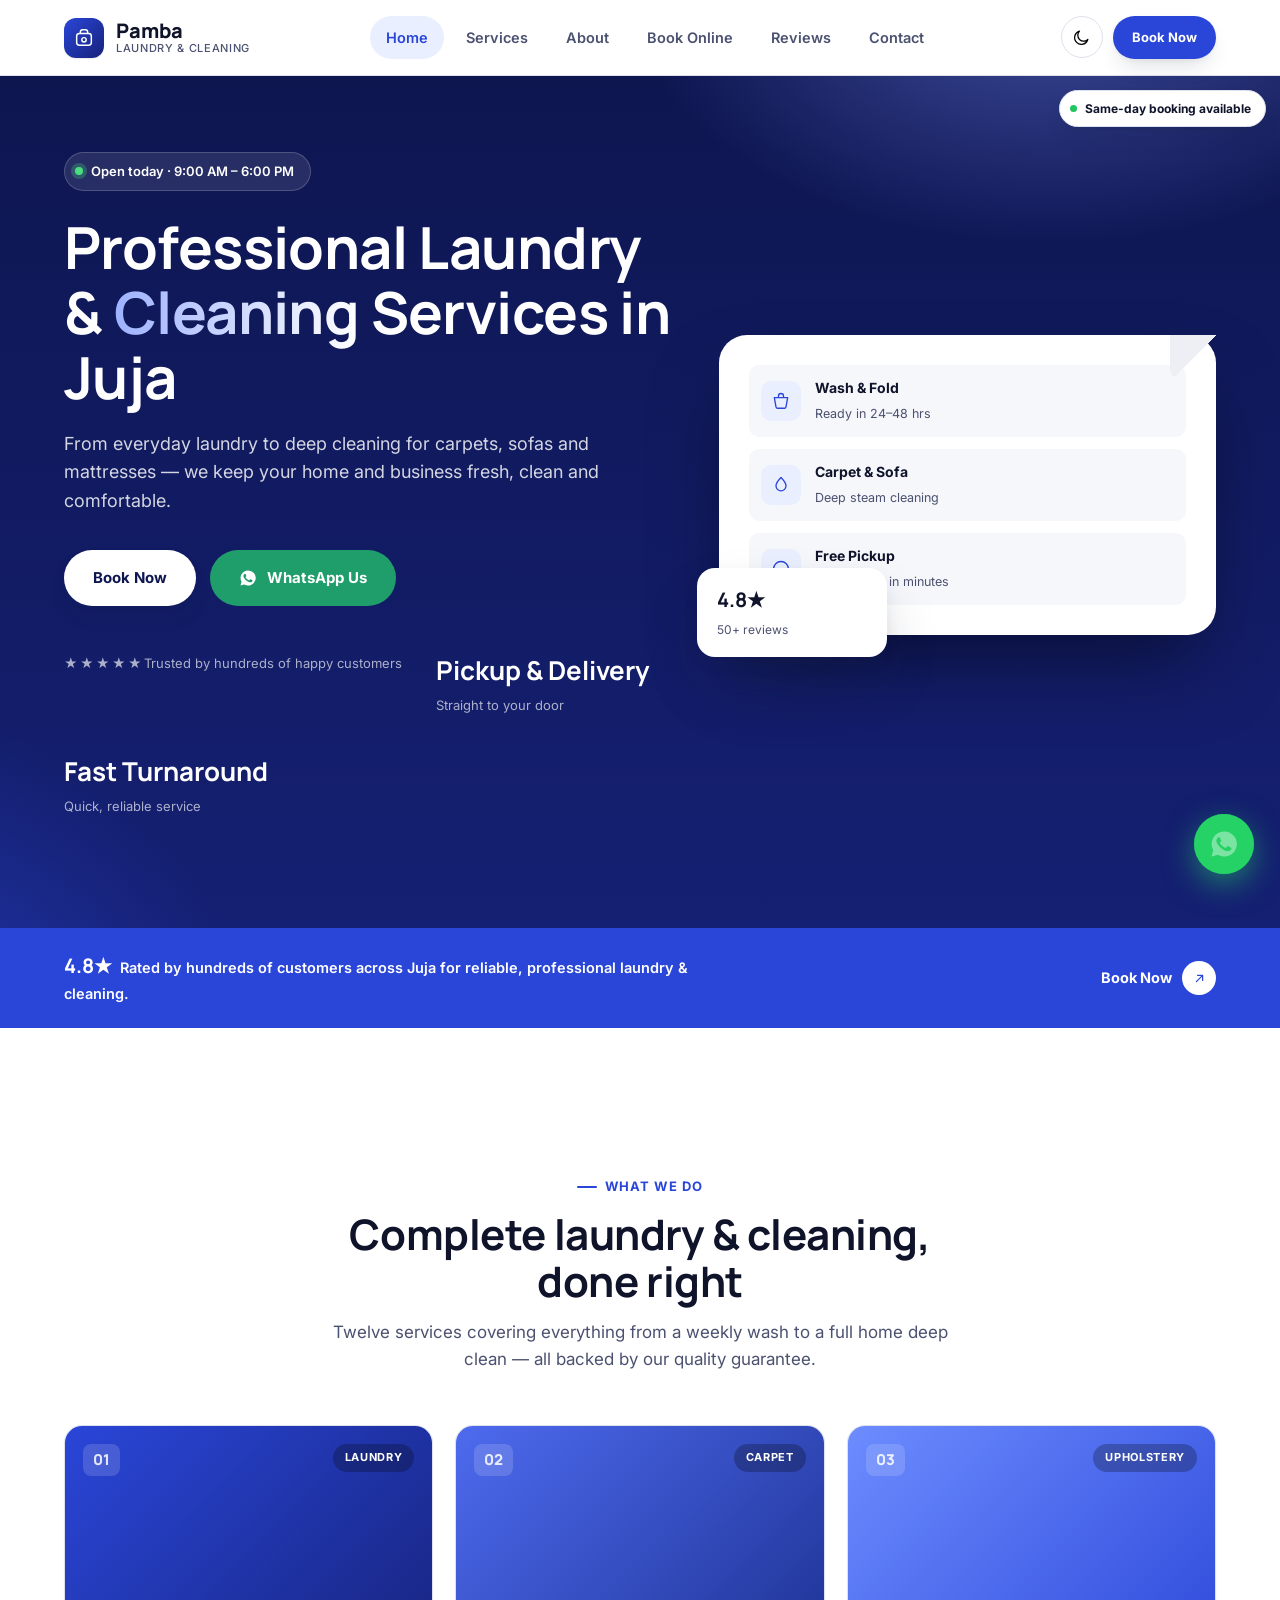
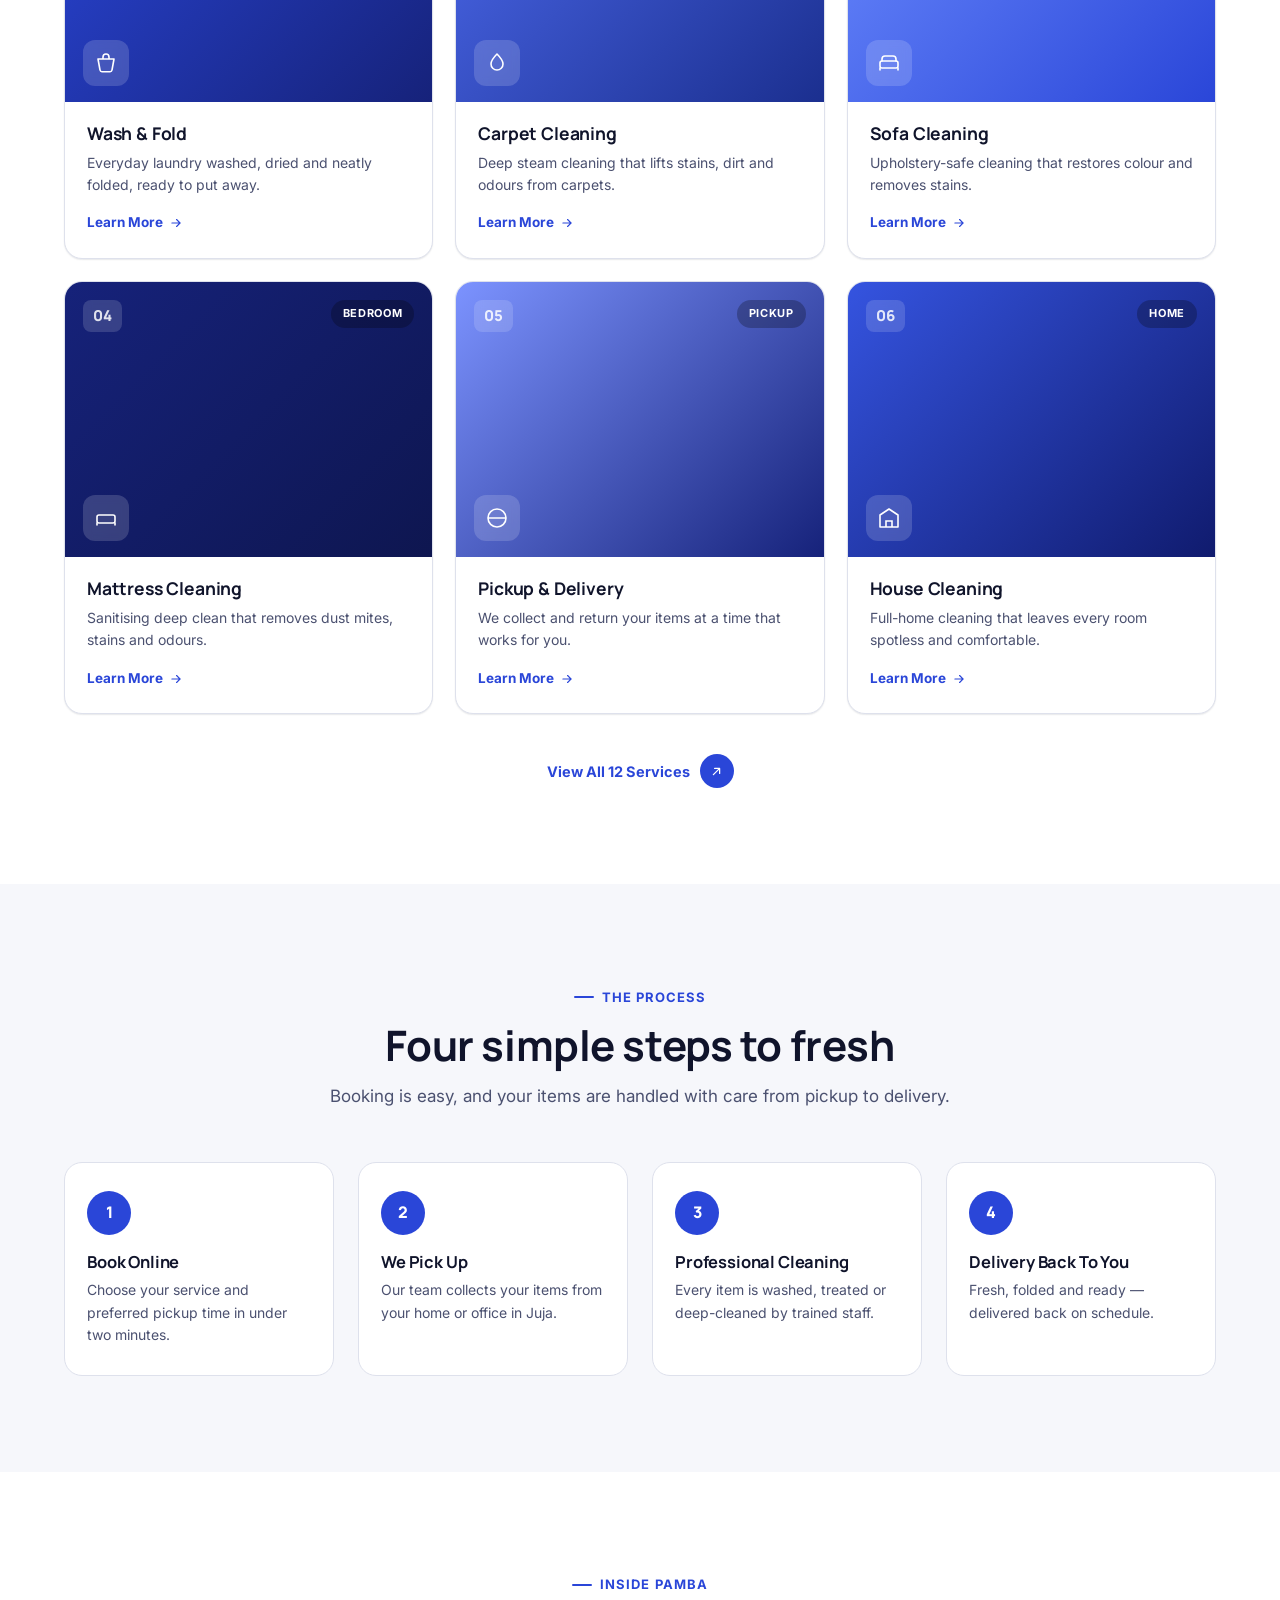
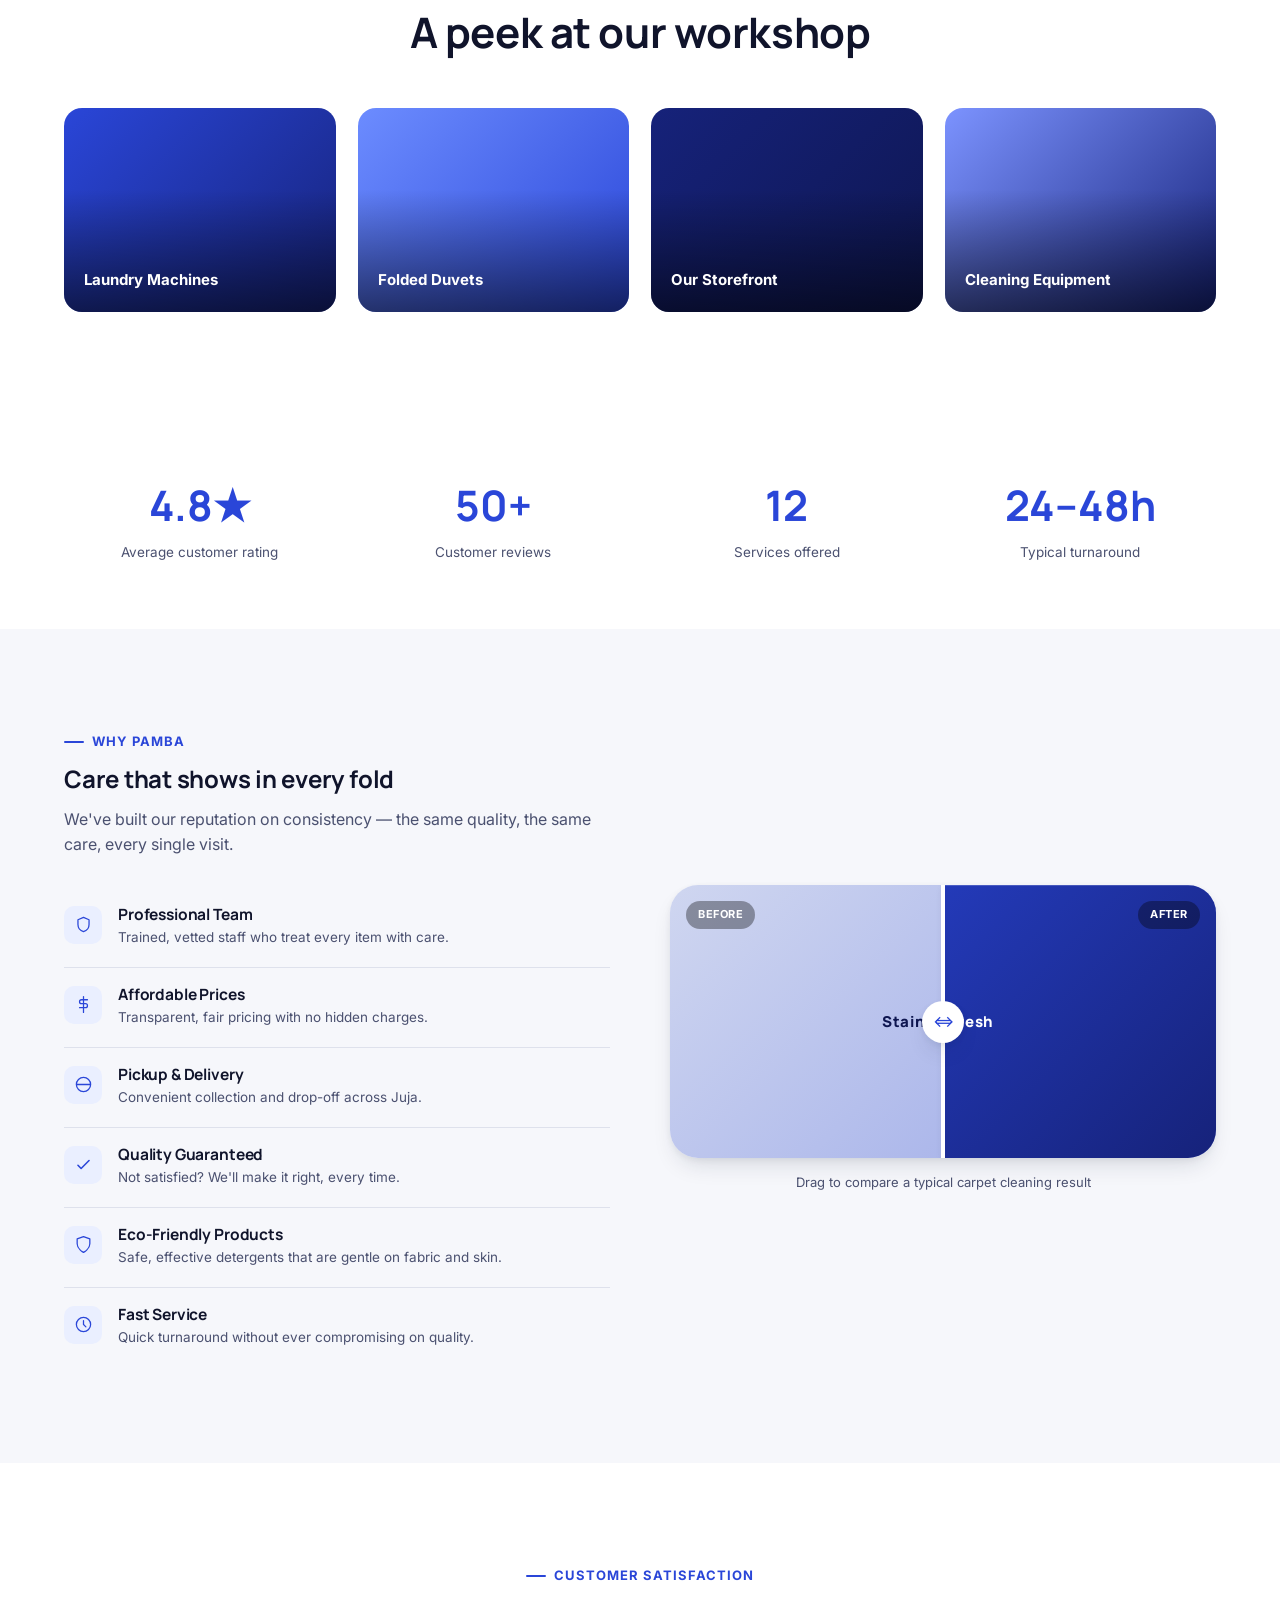
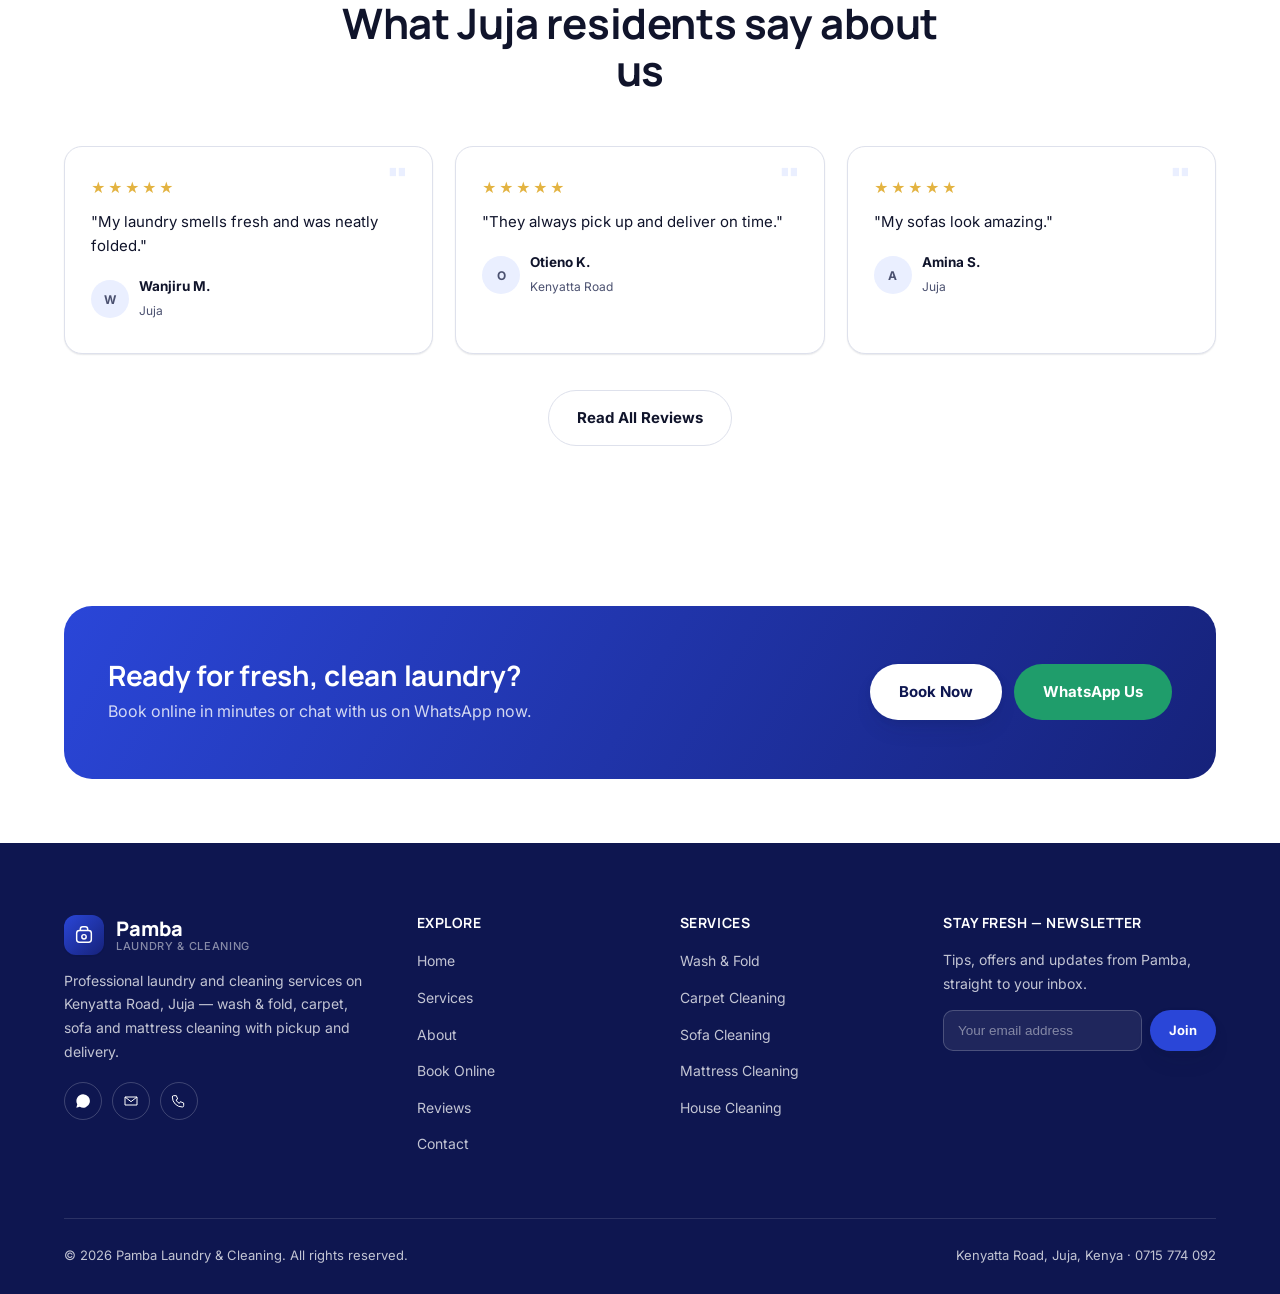
==== index.html @ 20856fca "Add files via upload" ====
<!DOCTYPE html>
<html lang="en">
<head>
<meta charset="UTF-8">
<meta name="viewport" content="width=device-width, initial-scale=1.0">
<title>Pamba Laundry & Cleaning | Laundry, Carpet & Cleaning Services in Juja</title>
<meta name="description" content="Professional laundry and cleaning services in Juja, Kenyatta Road. Wash & fold, dry cleaning, carpet, sofa & mattress cleaning with pickup and delivery. Book online today.">
<meta name="keywords" content="Laundry Services Juja, Laundry Kenyatta Road, Carpet Cleaning Juja, Mattress Cleaning Juja, Sofa Cleaning Juja, Laundry Pickup and Delivery Juja">
<link rel="canonical" href="https://pambalaundry.co.ke/">
<meta property="og:title" content="Pamba Laundry & Cleaning — Fresh. Clean. Delivered.">
<meta property="og:description" content="Professional laundry, carpet, sofa & mattress cleaning in Juja with pickup and delivery.">
<meta property="og:type" content="website">
<link rel="preconnect" href="https://fonts.googleapis.com">
<link rel="preconnect" href="https://fonts.gstatic.com" crossorigin>
<link href="https://fonts.googleapis.com/css2?family=Inter:wght@400;500;600;700&family=Manrope:wght@600;700;800&display=swap" rel="stylesheet">
<link rel="stylesheet" href="styles.css">
<script type="application/ld+json">
{
  "@context": "https://schema.org",
  "@type": "LocalBusiness",
  "name": "Pamba Laundry & Cleaning",
  "image": "",
  "description": "Professional laundry and cleaning company offering wash & fold, dry cleaning, carpet, sofa, mattress and curtain cleaning with pickup and delivery in Juja, Kenya.",
  "address": {
    "@type": "PostalAddress",
    "streetAddress": "Kenyatta Road",
    "addressLocality": "Juja",
    "addressCountry": "KE"
  },
  "telephone": "+254715774092",
  "email": "pambalaundry@gmail.com",
  "url": "https://pambalaundry.co.ke/",
  "priceRange": "KES",
  "openingHoursSpecification": [
    { "@type": "OpeningHoursSpecification", "dayOfWeek": ["Monday","Tuesday","Wednesday","Thursday","Friday","Saturday"], "opens": "09:00", "closes": "18:00" }
  ],
  "aggregateRating": { "@type": "AggregateRating", "ratingValue": "4.8", "reviewCount": "50" }
}
</script>
</head>
<body>

<div class="page-loader"><div class="loader-fold"><span></span></div></div>

<div class="emergency-badge"><span class="dot"></span> Same-day booking available</div>

<!-- ============ HEADER ============ -->
<header class="site-header">
  <div class="container nav-inner">
    <a href="index.html" class="brand">
      <span class="brand-mark">
        <svg viewBox="0 0 24 24" fill="none" xmlns="http://www.w3.org/2000/svg"><path d="M4 10c0-1.5 1-3 3-3h10c2 0 3 1.5 3 3v7a3 3 0 0 1-3 3H7a3 3 0 0 1-3-3v-7Z" stroke="#fff" stroke-width="1.6"/><path d="M8 7V5.5A2.5 2.5 0 0 1 10.5 3h3A2.5 2.5 0 0 1 16 5.5V7" stroke="#fff" stroke-width="1.6"/><circle cx="12" cy="14" r="2.4" stroke="#fff" stroke-width="1.6"/></svg>
      </span>
      <span class="brand-text">Pamba<small>Laundry &amp; Cleaning</small></span>
    </a>
    <nav class="nav-links">
      <a href="index.html">Home</a>
      <a href="services.html">Services</a>
      <a href="about.html">About</a>
      <a href="book.html">Book Online</a>
      <a href="reviews.html">Reviews</a>
      <a href="contact.html">Contact</a>
    </nav>
    <div class="nav-actions">
      <button class="theme-toggle" aria-label="Toggle dark mode">
        <svg class="moon" viewBox="0 0 24 24" fill="none"><path d="M20 14.5A8.5 8.5 0 1 1 9.5 4a7 7 0 0 0 10.5 10.5Z" stroke="currentColor" stroke-width="1.6" stroke-linejoin="round"/></svg>
        <svg class="sun" viewBox="0 0 24 24" fill="none"><circle cx="12" cy="12" r="4" stroke="currentColor" stroke-width="1.6"/><path d="M12 2v2M12 20v2M4.9 4.9l1.4 1.4M17.7 17.7l1.4 1.4M2 12h2M20 12h2M4.9 19.1l1.4-1.4M17.7 6.3l1.4-1.4" stroke="currentColor" stroke-width="1.6" stroke-linecap="round"/></svg>
      </button>
      <a href="book.html" class="btn btn-primary btn-sm nav-cta">Book Now</a>
      <button class="nav-toggle" aria-label="Menu"><span></span><span></span><span></span></button>
    </div>
  </div>
</header>

<!-- ============ HERO ============ -->
<section class="hero">
  <div class="container hero-inner">
    <div class="reveal in">
      <div class="hero-badge"><span class="dot"></span> Open today · 9:00 AM – 6:00 PM</div>
      <h1>Professional Laundry &amp; <em>Cleaning</em> Services in Juja</h1>
      <p class="lead">From everyday laundry to deep cleaning for carpets, sofas and mattresses — we keep your home and business fresh, clean and comfortable.</p>
      <div class="hero-ctas">
        <a href="book.html" class="btn btn-white">Book Now</a>
        <a href="#" data-wa="Hi Pamba Laundry, I'd like to know more about your services." class="btn btn-wa">
          <svg width="18" height="18" viewBox="0 0 24 24" fill="currentColor"><path d="M12 2a10 10 0 0 0-8.6 15L2 22l5.2-1.4A10 10 0 1 0 12 2Zm5.7 14.2c-.2.7-1.4 1.3-2 1.4-.5.1-1.1.1-1.8-.1-.4-.1-1-.3-1.7-.6-3-1.3-4.9-4.3-5.1-4.5-.2-.2-1.2-1.6-1.2-3s.8-2.1 1-2.4c.3-.3.6-.4.8-.4h.6c.2 0 .4 0 .6.5.2.5.7 1.8.8 1.9.1.2.1.4 0 .6-.1.2-.2.3-.3.5-.2.2-.3.3-.5.5-.2.2-.3.4-.1.7.2.3.8 1.3 1.7 2.1 1.2 1 2.1 1.4 2.5 1.6.3.1.5.1.7-.1.2-.2.7-.8.9-1.1.2-.3.4-.2.7-.1.3.1 1.7.8 2 1 .3.1.5.2.6.3.1.2.1.9-.1 1.6Z"/></svg>
          WhatsApp Us
        </a>
      </div>
      <div class="hero-stats">
        <div class="stat"><span class="hero-stars">★★★★★</span><span>Trusted by hundreds of happy customers</span></div>
        <div class="stat"><b>Pickup &amp; Delivery</b><span>Straight to your door</span></div>
        <div class="stat"><b>Fast Turnaround</b><span>Quick, reliable service</span></div>
      </div>
    </div>
    <div class="hero-visual reveal in">
      <div class="fold-card">
        <div class="fold-corner"></div>
        <div class="fold-stack">
          <div class="fold-row">
            <span class="ic"><svg viewBox="0 0 24 24" fill="none"><path d="M4 8h16M4 8l2 11a2 2 0 0 0 2 1.7h8a2 2 0 0 0 2-1.7L20 8M9 8V6a3 3 0 0 1 6 0v2" stroke="currentColor" stroke-width="1.6" stroke-linecap="round" stroke-linejoin="round"/></svg></span>
            <div><b>Wash &amp; Fold</b><span>Ready in 24–48 hrs</span></div>
          </div>
          <div class="fold-row">
            <span class="ic"><svg viewBox="0 0 24 24" fill="none"><path d="M12 3c-3 3-6 6-6 10a6 6 0 0 0 12 0c0-4-3-7-6-10Z" stroke="currentColor" stroke-width="1.6" stroke-linejoin="round"/></svg></span>
            <div><b>Carpet &amp; Sofa</b><span>Deep steam cleaning</span></div>
          </div>
          <div class="fold-row">
            <span class="ic"><svg viewBox="0 0 24 24" fill="none"><path d="M3 12h18M3 12a9 9 0 0 1 9-9M3 12a9 9 0 0 0 9 9M21 12a9 9 0 0 1-9 9M21 12a9 9 0 0 0-9-9" stroke="currentColor" stroke-width="1.6" stroke-linecap="round"/></svg></span>
            <div><b>Free Pickup</b><span>Book online in minutes</span></div>
          </div>
        </div>
        <div class="fold-badge-float">
          <div>
            <b>4.8★</b>
            <span>50+ reviews</span>
          </div>
        </div>
      </div>
    </div>
  </div>
</section>
<section class="stat-band">
  <div class="container">
    <div class="stat-band-text"><b>4.8★</b>Rated by hundreds of customers across Juja for reliable, professional laundry &amp; cleaning.</div>
    <a href="book.html" class="arrow-link" style="color:#fff;">Book Now <span class="arrow-circ" style="background:#fff;"><svg viewBox="0 0 24 24" fill="none"><path d="M7 17 17 7M9 7h8v8" stroke="var(--royal)" stroke-width="2" stroke-linecap="round" stroke-linejoin="round"/></svg></span></a>
  </div>
</section>
<svg class="fold-divider" viewBox="0 0 1200 46" preserveAspectRatio="none"><path d="M0 0 300 30 600 6 900 34 1200 4 1200 46 0 46Z"></path></svg>

<!-- ============ SERVICES ============ -->
<section class="section">
  <div class="container">
    <div class="section-head center reveal">
      <div class="eyebrow">What We Do</div>
      <h2>Complete laundry &amp; cleaning, done right</h2>
      <p>Twelve services covering everything from a weekly wash to a full home deep clean — all backed by our quality guarantee.</p>
    </div>
    <div class="grid grid-3 reveal-stagger">
      <div class="svc-card">
        <div class="svc-panel svc-1">
          <span class="svc-num">01</span><span class="svc-tag">Laundry</span>
          <span class="svc-ic-big"><svg viewBox="0 0 24 24" fill="none"><path d="M4 8h16M4 8l2 11a2 2 0 0 0 2 1.7h8a2 2 0 0 0 2-1.7L20 8M9 8V6a3 3 0 0 1 6 0v2" stroke="currentColor" stroke-width="1.6" stroke-linecap="round" stroke-linejoin="round"/></svg></span>
        </div>
        <div class="svc-body">
          <h3>Wash &amp; Fold</h3>
          <p>Everyday laundry washed, dried and neatly folded, ready to put away.</p>
          <a href="services.html#wash-fold" class="card-link">Learn More <svg viewBox="0 0 24 24" fill="none"><path d="M5 12h14M13 6l6 6-6 6" stroke="currentColor" stroke-width="2" stroke-linecap="round"/></svg></a>
        </div>
      </div>
      <div class="svc-card">
        <div class="svc-panel svc-2">
          <span class="svc-num">02</span><span class="svc-tag">Carpet</span>
          <span class="svc-ic-big"><svg viewBox="0 0 24 24" fill="none"><path d="M12 3c-3 3-6 6-6 10a6 6 0 0 0 12 0c0-4-3-7-6-10Z" stroke="currentColor" stroke-width="1.6" stroke-linejoin="round"/></svg></span>
        </div>
        <div class="svc-body">
          <h3>Carpet Cleaning</h3>
          <p>Deep steam cleaning that lifts stains, dirt and odours from carpets.</p>
          <a href="services.html#carpet-cleaning" class="card-link">Learn More <svg viewBox="0 0 24 24" fill="none"><path d="M5 12h14M13 6l6 6-6 6" stroke="currentColor" stroke-width="2" stroke-linecap="round"/></svg></a>
        </div>
      </div>
      <div class="svc-card">
        <div class="svc-panel svc-3">
          <span class="svc-num">03</span><span class="svc-tag">Upholstery</span>
          <span class="svc-ic-big"><svg viewBox="0 0 24 24" fill="none"><rect x="3" y="10" width="18" height="7" rx="2" stroke="currentColor" stroke-width="1.6"/><path d="M5 10V8a3 3 0 0 1 3-3h8a3 3 0 0 1 3 3v2M3 17v2M21 17v2" stroke="currentColor" stroke-width="1.6" stroke-linecap="round"/></svg></span>
        </div>
        <div class="svc-body">
          <h3>Sofa Cleaning</h3>
          <p>Upholstery-safe cleaning that restores colour and removes stains.</p>
          <a href="services.html#sofa-cleaning" class="card-link">Learn More <svg viewBox="0 0 24 24" fill="none"><path d="M5 12h14M13 6l6 6-6 6" stroke="currentColor" stroke-width="2" stroke-linecap="round"/></svg></a>
        </div>
      </div>
      <div class="svc-card">
        <div class="svc-panel svc-4">
          <span class="svc-num">04</span><span class="svc-tag">Bedroom</span>
          <span class="svc-ic-big"><svg viewBox="0 0 24 24" fill="none"><rect x="3" y="9" width="18" height="8" rx="2" stroke="currentColor" stroke-width="1.6"/><path d="M3 17v2M21 17v2" stroke="currentColor" stroke-width="1.6" stroke-linecap="round"/></svg></span>
        </div>
        <div class="svc-body">
          <h3>Mattress Cleaning</h3>
          <p>Sanitising deep clean that removes dust mites, stains and odours.</p>
          <a href="services.html#mattress-cleaning" class="card-link">Learn More <svg viewBox="0 0 24 24" fill="none"><path d="M5 12h14M13 6l6 6-6 6" stroke="currentColor" stroke-width="2" stroke-linecap="round"/></svg></a>
        </div>
      </div>
      <div class="svc-card">
        <div class="svc-panel svc-5">
          <span class="svc-num">05</span><span class="svc-tag">Pickup</span>
          <span class="svc-ic-big"><svg viewBox="0 0 24 24" fill="none"><path d="M3 12h18M3 12a9 9 0 0 1 9-9M3 12a9 9 0 0 0 9 9M21 12a9 9 0 0 1-9 9M21 12a9 9 0 0 0-9-9" stroke="currentColor" stroke-width="1.6" stroke-linecap="round"/></svg></span>
        </div>
        <div class="svc-body">
          <h3>Pickup &amp; Delivery</h3>
          <p>We collect and return your items at a time that works for you.</p>
          <a href="services.html#pickup-delivery" class="card-link">Learn More <svg viewBox="0 0 24 24" fill="none"><path d="M5 12h14M13 6l6 6-6 6" stroke="currentColor" stroke-width="2" stroke-linecap="round"/></svg></a>
        </div>
      </div>
      <div class="svc-card">
        <div class="svc-panel svc-6">
          <span class="svc-num">06</span><span class="svc-tag">Home</span>
          <span class="svc-ic-big"><svg viewBox="0 0 24 24" fill="none"><path d="M3 21V9l9-6 9 6v12H3Z" stroke="currentColor" stroke-width="1.6" stroke-linejoin="round"/><path d="M9 21v-6h6v6" stroke="currentColor" stroke-width="1.6"/></svg></span>
        </div>
        <div class="svc-body">
          <h3>House Cleaning</h3>
          <p>Full-home cleaning that leaves every room spotless and comfortable.</p>
          <a href="services.html#house-cleaning" class="card-link">Learn More <svg viewBox="0 0 24 24" fill="none"><path d="M5 12h14M13 6l6 6-6 6" stroke="currentColor" stroke-width="2" stroke-linecap="round"/></svg></a>
        </div>
      </div>
    </div>
    <div style="text-align:center; margin-top:40px;">
      <a href="services.html" class="arrow-link" style="justify-content:center;">View All 12 Services <span class="arrow-circ"><svg viewBox="0 0 24 24" fill="none"><path d="M7 17 17 7M9 7h8v8" stroke="#fff" stroke-width="2" stroke-linecap="round" stroke-linejoin="round"/></svg></span></a>
    </div>
  </div>
</section>

<!-- ============ HOW IT WORKS ============ -->
<section class="section section-alt">
  <div class="container">
    <div class="section-head center reveal">
      <div class="eyebrow">The Process</div>
      <h2>Four simple steps to fresh</h2>
      <p>Booking is easy, and your items are handled with care from pickup to delivery.</p>
    </div>
    <div class="steps reveal-stagger">
      <div class="step">
        <div class="step-num">1</div>
        <h4>Book Online</h4>
        <p>Choose your service and preferred pickup time in under two minutes.</p>
      </div>
      <div class="step">
        <div class="step-num">2</div>
        <h4>We Pick Up</h4>
        <p>Our team collects your items from your home or office in Juja.</p>
      </div>
      <div class="step">
        <div class="step-num">3</div>
        <h4>Professional Cleaning</h4>
        <p>Every item is washed, treated or deep-cleaned by trained staff.</p>
      </div>
      <div class="step">
        <div class="step-num">4</div>
        <h4>Delivery Back To You</h4>
        <p>Fresh, folded and ready — delivered back on schedule.</p>
      </div>
    </div>
  </div>
</section>

<!-- ============ GALLERY ============ -->
<section class="section">
  <div class="container">
    <div class="section-head center reveal">
      <div class="eyebrow">Inside Pamba</div>
      <h2>A peek at our workshop</h2>
    </div>
    <div class="grid grid-4 reveal-stagger">
      <div class="gallery-panel gp-1"><span>Laundry Machines</span></div>
      <div class="gallery-panel gp-2"><span>Folded Duvets</span></div>
      <div class="gallery-panel gp-3"><span>Our Storefront</span></div>
      <div class="gallery-panel gp-4"><span>Cleaning Equipment</span></div>
    </div>
  </div>
</section>

<!-- ============ NUMBERS ============ -->
<section class="section-tight">
  <div class="container">
    <div class="numbers-grid reveal-stagger">
      <div class="number-item"><b>4.8★</b><span>Average customer rating</span></div>
      <div class="number-item"><b>50+</b><span>Customer reviews</span></div>
      <div class="number-item"><b>12</b><span>Services offered</span></div>
      <div class="number-item"><b>24–48h</b><span>Typical turnaround</span></div>
    </div>
  </div>
</section>

<!-- ============ WHY CHOOSE US ============ -->
<section class="section section-alt">
  <div class="container grid grid-2" style="align-items:center; gap:60px;">
    <div class="reveal">
      <div class="eyebrow">Why Pamba</div>
      <h2>Care that shows in every fold</h2>
      <p style="color:var(--text-soft); margin-top:14px;">We've built our reputation on consistency — the same quality, the same care, every single visit.</p>
      <div style="margin-top:30px;">
        <div class="feature-row">
          <span class="f-ic"><svg viewBox="0 0 24 24" fill="none"><path d="M12 3l7 3v6c0 5-3.5 8-7 9-3.5-1-7-4-7-9V6l7-3Z" stroke="currentColor" stroke-width="1.6" stroke-linejoin="round"/></svg></span>
          <div><h4>Professional Team</h4><p>Trained, vetted staff who treat every item with care.</p></div>
        </div>
        <div class="feature-row">
          <span class="f-ic"><svg viewBox="0 0 24 24" fill="none"><path d="M12 2v20M17 6H9.5a2.5 2.5 0 0 0 0 5h5a2.5 2.5 0 0 1 0 5H7" stroke="currentColor" stroke-width="1.6" stroke-linecap="round"/></svg></span>
          <div><h4>Affordable Prices</h4><p>Transparent, fair pricing with no hidden charges.</p></div>
        </div>
        <div class="feature-row">
          <span class="f-ic"><svg viewBox="0 0 24 24" fill="none"><path d="M3 12h18M3 12a9 9 0 0 1 9-9M3 12a9 9 0 0 0 9 9M21 12a9 9 0 0 1-9 9M21 12a9 9 0 0 0-9-9" stroke="currentColor" stroke-width="1.6" stroke-linecap="round"/></svg></span>
          <div><h4>Pickup &amp; Delivery</h4><p>Convenient collection and drop-off across Juja.</p></div>
        </div>
        <div class="feature-row">
          <span class="f-ic"><svg viewBox="0 0 24 24" fill="none"><path d="M5 13l4 4L19 7" stroke="currentColor" stroke-width="2" stroke-linecap="round" stroke-linejoin="round"/></svg></span>
          <div><h4>Quality Guaranteed</h4><p>Not satisfied? We'll make it right, every time.</p></div>
        </div>
        <div class="feature-row">
          <span class="f-ic"><svg viewBox="0 0 24 24" fill="none"><path d="M12 22s8-4.5 8-11V5l-8-3-8 3v6c0 6.5 8 11 8 11Z" stroke="currentColor" stroke-width="1.6" stroke-linejoin="round"/></svg></span>
          <div><h4>Eco-Friendly Products</h4><p>Safe, effective detergents that are gentle on fabric and skin.</p></div>
        </div>
        <div class="feature-row">
          <span class="f-ic"><svg viewBox="0 0 24 24" fill="none"><circle cx="12" cy="12" r="9" stroke="currentColor" stroke-width="1.6"/><path d="M12 7v5l3 3" stroke="currentColor" stroke-width="1.6" stroke-linecap="round"/></svg></span>
          <div><h4>Fast Service</h4><p>Quick turnaround without ever compromising on quality.</p></div>
        </div>
      </div>
    </div>
    <div class="reveal">
      <div class="ba-slider">
        <div class="ba-tag left">Before</div>
        <div class="ba-tag right">After</div>
        <div class="ba-before">Stained &amp; Worn</div>
        <div class="ba-after">Pamba Fresh</div>
        <div class="ba-handle"></div>
      </div>
      <p style="text-align:center; font-size:13px; color:var(--text-soft); margin-top:14px;">Drag to compare a typical carpet cleaning result</p>
    </div>
  </div>
</section>

<!-- ============ REVIEWS TEASER ============ -->
<section class="section">
  <div class="container">
    <div class="section-head center reveal">
      <div class="eyebrow">Customer Satisfaction</div>
      <h2>What Juja residents say about us</h2>
    </div>
    <div class="grid grid-3 reveal-stagger">
      <div class="quote-card">
        <span class="quote-mark">"</span>
        <span class="stars">★★★★★</span>
        <p>"My laundry smells fresh and was neatly folded."</p>
        <div class="reviewer"><span class="avatar">W</span><div><b>Wanjiru M.</b><span>Juja</span></div></div>
      </div>
      <div class="quote-card">
        <span class="quote-mark">"</span>
        <span class="stars">★★★★★</span>
        <p>"They always pick up and deliver on time."</p>
        <div class="reviewer"><span class="avatar">O</span><div><b>Otieno K.</b><span>Kenyatta Road</span></div></div>
      </div>
      <div class="quote-card">
        <span class="quote-mark">"</span>
        <span class="stars">★★★★★</span>
        <p>"My sofas look amazing."</p>
        <div class="reviewer"><span class="avatar">A</span><div><b>Amina S.</b><span>Juja</span></div></div>
      </div>
    </div>
    <div style="text-align:center; margin-top:36px;">
      <a href="reviews.html" class="btn btn-ghost">Read All Reviews</a>
    </div>
  </div>
</section>

<!-- ============ CTA ============ -->
<section class="section-tight">
  <div class="container">
    <div class="cta-band reveal">
      <div>
        <h3>Ready for fresh, clean laundry?</h3>
        <p>Book online in minutes or chat with us on WhatsApp now.</p>
      </div>
      <div class="cta-actions">
        <a href="book.html" class="btn btn-white">Book Now</a>
        <a href="#" data-wa="Hi Pamba Laundry, I'd like to book a service." class="btn btn-wa">WhatsApp Us</a>
      </div>
    </div>
  </div>
</section>

<!-- ============ FOOTER ============ -->
<footer class="site-footer" id="site-footer-include"></footer>

<a href="#" class="fab-wa" data-wa="Hi Pamba Laundry, I'd like to enquire about your services." aria-label="Chat on WhatsApp"><span class="ping"></span><svg viewBox="0 0 24 24"><path d="M12 2a10 10 0 0 0-8.6 15L2 22l5.2-1.4A10 10 0 1 0 12 2Zm5.7 14.2c-.2.7-1.4 1.3-2 1.4-.5.1-1.1.1-1.8-.1-.4-.1-1-.3-1.7-.6-3-1.3-4.9-4.3-5.1-4.5-.2-.2-1.2-1.6-1.2-3s.8-2.1 1-2.4c.3-.3.6-.4.8-.4h.6c.2 0 .4 0 .6.5.2.5.7 1.8.8 1.9.1.2.1.4 0 .6-.1.2-.2.3-.3.5-.2.2-.3.3-.5.5-.2.2-.3.4-.1.7.2.3.8 1.3 1.7 2.1 1.2 1 2.1 1.4 2.5 1.6.3.1.5.1.7-.1.2-.2.7-.8.9-1.1.2-.3.4-.2.7-.1.3.1 1.7.8 2 1 .3.1.5.2.6.3.1.2.1.9-.1 1.6Z"/></svg></a>
<button class="fab-top" aria-label="Back to top"><svg viewBox="0 0 24 24" fill="none"><path d="M12 19V5M5 12l7-7 7 7" stroke="currentColor" stroke-width="2" stroke-linecap="round" stroke-linejoin="round"/></svg></button>

<script src="script.js"></script>
<script src="footer.js"></script>
</body>
</html>
---- styles.css ----
/* ==========================================================================
   Pamba Laundry & Cleaning — Design System
   Signature: "The Fold" — folded-fabric creases used as dividers, corner
   folds on cards, and a ripple wordmark motif, echoing the physical act
   of folding clean laundry.
   ========================================================================== */

:root{
  /* --- Color tokens --- */
  --royal:        #2A46D8;
  --royal-dark:   #16227A;
  --royal-deep:   #0E1650;
  --royal-tint:   #EAEFFF;
  --royal-tint-2: #F5F7FF;
  --white:        #FFFFFF;
  --gray-50:      #F6F7FB;
  --gray-100:     #EDEFF5;
  --gray-200:     #DEE1EC;
  --gray-400:     #9BA0B4;
  --ink:          #10142B;
  --ink-soft:     #4B5170;
  --gold:         #E3B341; /* star rating accent, used sparingly */
  --success:      #1F9D6B;

  --bg:           var(--white);
  --bg-alt:       var(--gray-50);
  --surface:      var(--white);
  --text:         var(--ink);
  --text-soft:    var(--ink-soft);
  --border:       var(--gray-200);
  --shadow-color: 224 46% 15%;

  --radius-sm: 10px;
  --radius-md: 18px;
  --radius-lg: 28px;

  --shadow-sm: 0 1px 2px hsl(var(--shadow-color) / 0.06), 0 1px 1px hsl(var(--shadow-color) / 0.04);
  --shadow-md: 0 12px 24px -8px hsl(var(--shadow-color) / 0.16), 0 2px 6px hsl(var(--shadow-color) / 0.06);
  --shadow-lg: 0 30px 60px -12px hsl(var(--shadow-color) / 0.28), 0 8px 20px -6px hsl(var(--shadow-color) / 0.12);

  --font-display: 'Manrope', -apple-system, sans-serif;
  --font-body: 'Inter', -apple-system, sans-serif;

  --container: 1200px;
  --nav-h: 76px;
}

[data-theme="dark"]{
  --bg:        #0B0F26;
  --bg-alt:    #0F1430;
  --surface:   #141A3A;
  --text:      #F2F3FA;
  --text-soft: #B3B8D4;
  --border:    #262C52;
  --royal-tint: #1B2350;
  --royal-tint-2: #151B3E;
  --shadow-color: 230 60% 3%;
}

*, *::before, *::after{ box-sizing: border-box; }
html{ scroll-behavior: smooth; }
@media (prefers-reduced-motion: reduce){
  html{ scroll-behavior: auto; }
  *, *::before, *::after{ animation-duration: 0.001ms !important; animation-iteration-count: 1 !important; transition-duration: 0.001ms !important; scroll-behavior: auto !important; }
}

body{
  margin: 0;
  font-family: var(--font-body);
  background: var(--bg);
  color: var(--text);
  -webkit-font-smoothing: antialiased;
  line-height: 1.6;
  transition: background .35s ease, color .35s ease;
}

img{ max-width: 100%; display: block; }
a{ color: inherit; text-decoration: none; }
ul{ margin: 0; padding: 0; list-style: none; }
button{ font-family: inherit; cursor: pointer; }
h1,h2,h3,h4{ font-family: var(--font-display); color: var(--text); line-height: 1.12; margin: 0; letter-spacing: -0.01em; }

:focus-visible{ outline: 3px solid var(--royal); outline-offset: 3px; border-radius: 6px; }

.container{ max-width: var(--container); margin: 0 auto; padding: 0 24px; }
.section{ padding: 96px 0; }
.section-tight{ padding: 64px 0; }
.section-alt{ background: var(--bg-alt); }

.eyebrow{
  display: inline-flex; align-items: center; gap: 8px;
  font-size: 13px; font-weight: 700; letter-spacing: 0.08em; text-transform: uppercase;
  color: var(--royal); margin-bottom: 14px;
}
[data-theme="dark"] .eyebrow{ color: #7C93FF; }
.eyebrow::before{ content:''; width: 20px; height: 2px; background: currentColor; border-radius: 2px; }

.section-head{ max-width: 640px; margin-bottom: 52px; }
.section-head.center{ margin-left: auto; margin-right: auto; text-align: center; }
.section-head h2{ font-size: clamp(28px, 4vw, 42px); }
.section-head p{ color: var(--text-soft); font-size: 17px; margin-top: 14px; }

/* --- Buttons --- */
.btn{
  display: inline-flex; align-items: center; justify-content: center; gap: 10px;
  padding: 15px 28px; border-radius: 100px; font-weight: 700; font-size: 15px;
  border: 1px solid transparent; transition: transform .25s cubic-bezier(.2,.8,.2,1), box-shadow .25s ease, background .25s ease, color .25s ease;
  white-space: nowrap;
}
.btn-primary{ background: var(--royal); color: #fff; box-shadow: var(--shadow-md); }
.btn-primary:hover{ transform: translateY(-2px); box-shadow: var(--shadow-lg); background: var(--royal-dark); }
.btn-ghost{ background: transparent; color: var(--text); border-color: var(--border); }
.btn-ghost:hover{ border-color: var(--royal); color: var(--royal); transform: translateY(-2px); }
.btn-white{ background: #fff; color: var(--royal-deep); box-shadow: var(--shadow-md); }
.btn-white:hover{ transform: translateY(-2px); box-shadow: var(--shadow-lg); }
.btn-wa{ background: #1F9D6B; color: #fff; }
.btn-wa:hover{ background: #188256; transform: translateY(-2px); }
.btn-block{ width: 100%; }
.btn-sm{ padding: 10px 18px; font-size: 13px; }

/* ==========================================================================
   Navigation
   ========================================================================== */
.site-header{
  position: sticky; top: 0; z-index: 900;
  height: var(--nav-h);
  display: flex; align-items: center;
  background: color-mix(in srgb, var(--bg) 82%, transparent);
  backdrop-filter: blur(14px) saturate(140%);
  -webkit-backdrop-filter: blur(14px) saturate(140%);
  border-bottom: 1px solid var(--border);
  transition: background .35s ease, border-color .35s ease;
}
.nav-inner{ display: flex; align-items: center; justify-content: space-between; gap: 24px; width: 100%; }
.brand{ display: flex; align-items: center; gap: 12px; font-family: var(--font-display); font-weight: 800; font-size: 20px; }
.brand-mark{ width: 40px; height: 40px; border-radius: 12px; background: linear-gradient(135deg, var(--royal), var(--royal-dark)); display: flex; align-items: center; justify-content: center; flex-shrink: 0; box-shadow: var(--shadow-sm); }
.brand-mark svg{ width: 22px; height: 22px; }
.brand-text{ display: flex; flex-direction: column; line-height: 1.1; }
.brand-text small{ font-family: var(--font-body); font-weight: 500; font-size: 11px; letter-spacing: .06em; text-transform: uppercase; color: var(--text-soft); }

.nav-links{ display: flex; align-items: center; gap: 6px; }
.nav-links a{
  padding: 10px 16px; border-radius: 100px; font-size: 14.5px; font-weight: 600; color: var(--text-soft);
  transition: background .2s ease, color .2s ease;
}
.nav-links a:hover{ color: var(--royal); background: var(--royal-tint); }
.nav-links a.active{ color: var(--royal); background: var(--royal-tint); }

.nav-actions{ display: flex; align-items: center; gap: 10px; }

.theme-toggle{
  width: 42px; height: 42px; border-radius: 50%; border: 1px solid var(--border); background: var(--surface);
  display: flex; align-items: center; justify-content: center; transition: border-color .2s ease, transform .2s ease;
  flex-shrink: 0;
}
.theme-toggle:hover{ border-color: var(--royal); transform: rotate(15deg); }
.theme-toggle svg{ width: 19px; height: 19px; }
.theme-toggle .sun{ display: none; }
[data-theme="dark"] .theme-toggle .moon{ display: none; }
[data-theme="dark"] .theme-toggle .sun{ display: block; }

.nav-toggle{
  display: none; width: 42px; height: 42px; border-radius: 10px; border: 1px solid var(--border); background: var(--surface);
  align-items: center; justify-content: center; flex-direction: column; gap: 4px;
}
.nav-toggle span{ width: 18px; height: 2px; background: var(--text); border-radius: 2px; transition: transform .25s ease, opacity .25s ease; }
.nav-toggle.open span:nth-child(1){ transform: translateY(6px) rotate(45deg); }
.nav-toggle.open span:nth-child(2){ opacity: 0; }
.nav-toggle.open span:nth-child(3){ transform: translateY(-6px) rotate(-45deg); }

@media (max-width: 900px){
  .nav-links{
    position: fixed; top: var(--nav-h); left: 0; right: 0; background: var(--bg); border-bottom: 1px solid var(--border);
    flex-direction: column; align-items: stretch; padding: 10px 20px 20px; gap: 2px;
    transform: translateY(-8px); opacity: 0; pointer-events: none; transition: transform .25s ease, opacity .2s ease;
  }
  .nav-links.open{ transform: translateY(0); opacity: 1; pointer-events: auto; }
  .nav-links a{ padding: 13px 14px; }
  .nav-toggle{ display: flex; }
  .nav-cta{ display: none; }
}

/* ==========================================================================
   Hero
   ========================================================================== */
.hero{ position: relative; overflow: hidden; padding: 76px 0 110px; background: var(--royal-deep); color: #fff; }
.hero::before{
  content:''; position: absolute; inset: 0;
  background:
    radial-gradient(700px 420px at 82% -10%, rgba(124,147,255,.45), transparent 60%),
    radial-gradient(600px 500px at -10% 110%, rgba(42,70,216,.55), transparent 60%),
    linear-gradient(180deg, var(--royal-deep), var(--royal-dark) 120%);
  z-index: 0;
}
.fold-lines{ position: absolute; inset: 0; z-index: 0; opacity: .5; pointer-events: none; }
.hero-inner{ position: relative; z-index: 1; display: grid; grid-template-columns: 1.1fr .9fr; gap: 48px; align-items: center; }
.hero-badge{ display: inline-flex; align-items: center; gap: 8px; background: rgba(255,255,255,.1); border: 1px solid rgba(255,255,255,.18); padding: 8px 16px 8px 10px; border-radius: 100px; font-size: 13px; font-weight: 600; margin-bottom: 24px; }
.hero-badge .dot{ width: 8px; height: 8px; border-radius: 50%; background: #4ADE80; box-shadow: 0 0 0 4px rgba(74,222,128,.25); }
.hero h1{ font-size: clamp(36px, 5.2vw, 58px); color: #fff; margin-bottom: 20px; }
.hero h1 em{ font-style: normal; background: linear-gradient(90deg, #9DB2FF, #fff); -webkit-background-clip: text; background-clip: text; color: transparent; }
.hero p.lead{ font-size: 18px; color: rgba(255,255,255,.82); max-width: 540px; margin-bottom: 34px; }
.hero-ctas{ display: flex; gap: 14px; flex-wrap: wrap; margin-bottom: 44px; }
.hero-stats{ display: flex; gap: 34px; flex-wrap: wrap; }
.hero-stats .stat b{ display: block; font-family: var(--font-display); font-size: 26px; }
.hero-stats .stat span{ font-size: 13px; color: rgba(255,255,255,.65); }
.hero-stars{ color: var(--gold); letter-spacing: 2px; font-size: 15px; }

.hero-visual{ position: relative; }
.fold-card{
  position: relative; background: var(--white); border-radius: var(--radius-lg); padding: 30px;
  box-shadow: 0 40px 80px -20px rgba(0,0,0,.5); color: var(--ink);
  animation: floaty 6s ease-in-out infinite;
}
@keyframes floaty{ 0%,100%{ transform: translateY(0); } 50%{ transform: translateY(-14px); } }
.fold-card .fold-corner{
  position: absolute; top: 0; right: 0; width: 46px; height: 46px;
  background: linear-gradient(135deg, var(--gray-100) 50%, transparent 51%);
  border-bottom-left-radius: 14px;
}
.fold-stack{ display: flex; flex-direction: column; gap: 12px; }
.fold-row{ display: flex; align-items: center; gap: 14px; padding: 12px; border-radius: var(--radius-sm); background: var(--gray-50); }
.fold-row .ic{ width: 40px; height: 40px; border-radius: 10px; background: var(--royal-tint); display: flex; align-items: center; justify-content: center; flex-shrink: 0; }
.fold-row .ic svg{ width: 20px; height: 20px; color: var(--royal); }
.fold-row b{ display: block; font-size: 14px; }
.fold-row span{ font-size: 12.5px; color: var(--text-soft); }
.fold-badge-float{
  position: absolute; bottom: -22px; left: -22px; background: #fff; color: var(--ink); border-radius: var(--radius-md);
  padding: 16px 20px; box-shadow: var(--shadow-lg); display: flex; align-items: center; gap: 12px; min-width: 190px;
}
.fold-badge-float b{ font-size: 20px; font-family: var(--font-display); display: block; }
.fold-badge-float span{ font-size: 12px; color: var(--text-soft); }

@media (max-width: 980px){
  .hero-inner{ grid-template-columns: 1fr; }
  .hero-visual{ margin-top: 20px; max-width: 420px; }
}

/* ==========================================================================
   Fold divider (signature element)
   ========================================================================== */
.fold-divider{ display: block; width: 100%; height: 46px; }
.fold-divider path{ fill: var(--bg); }
.fold-divider.alt path{ fill: var(--bg-alt); }

/* ==========================================================================
   Cards / Services
   ========================================================================== */
.grid{ display: grid; gap: 22px; }
.grid-3{ grid-template-columns: repeat(3, 1fr); }
.grid-4{ grid-template-columns: repeat(4, 1fr); }
.grid-2{ grid-template-columns: repeat(2, 1fr); }
@media (max-width: 980px){ .grid-3, .grid-4{ grid-template-columns: repeat(2,1fr); } }
@media (max-width: 640px){ .grid-2, .grid-3, .grid-4{ grid-template-columns: 1fr; } }

.card{
  position: relative; background: var(--surface); border: 1px solid var(--border); border-radius: var(--radius-md);
  padding: 30px 26px; box-shadow: var(--shadow-sm); transition: transform .3s cubic-bezier(.2,.8,.2,1), box-shadow .3s ease, border-color .3s ease;
  overflow: hidden;
}
.card::after{
  content:''; position: absolute; top: 0; right: 0; width: 0; height: 0;
  border-style: solid; border-width: 0 0 0 0; border-color: transparent var(--bg-alt) transparent transparent;
  transition: border-width .3s cubic-bezier(.2,.8,.2,1);
}
.card:hover{ transform: translateY(-6px); box-shadow: var(--shadow-md); border-color: transparent; }
.card:hover::after{ border-width: 0 30px 30px 0; }
.card .card-ic{ width: 52px; height: 52px; border-radius: 14px; background: var(--royal-tint); display: flex; align-items: center; justify-content: center; margin-bottom: 20px; }
.card .card-ic svg{ width: 26px; height: 26px; color: var(--royal); }
.card h3{ font-size: 18.5px; margin-bottom: 10px; }
.card p{ color: var(--text-soft); font-size: 14.5px; margin: 0 0 18px; }
.card .card-link{ font-size: 14px; font-weight: 700; color: var(--royal); display: inline-flex; align-items: center; gap: 6px; }
.card .card-link svg{ width: 15px; height: 15px; transition: transform .2s ease; }
.card:hover .card-link svg{ transform: translateX(4px); }
[data-theme="dark"] .card .card-ic{ background: var(--royal-tint); }

/* --- How it works --- */
.steps{ display: grid; grid-template-columns: repeat(4, 1fr); gap: 24px; counter-reset: step; }
@media (max-width: 900px){ .steps{ grid-template-columns: repeat(2,1fr); } }
@media (max-width: 560px){ .steps{ grid-template-columns: 1fr; } }
.step{ position: relative; text-align: left; padding: 28px 22px; background: var(--surface); border: 1px solid var(--border); border-radius: var(--radius-md); }
.step .step-num{
  width: 44px; height: 44px; border-radius: 50%; background: var(--royal); color: #fff; display: flex; align-items: center; justify-content: center;
  font-family: var(--font-display); font-weight: 800; margin-bottom: 18px;
}
.step h4{ font-size: 16.5px; margin-bottom: 8px; }
.step p{ color: var(--text-soft); font-size: 14px; margin: 0; }

/* --- Gallery (illustrative panels, no external images) --- */
.gallery-panel{
  position: relative; border-radius: var(--radius-md); overflow: hidden; aspect-ratio: 4/3; display: flex; align-items: flex-end;
  padding: 20px; color: #fff; isolation: isolate; cursor: pointer;
}
.gallery-panel::before{ content:''; position: absolute; inset: 0; z-index: -1; transition: transform .5s cubic-bezier(.2,.8,.2,1); }
.gallery-panel:hover::before{ transform: scale(1.08); }
.gallery-panel::after{ content:''; position: absolute; inset: 0; z-index: -1; background: linear-gradient(180deg, transparent 40%, rgba(0,0,0,.55)); }
.gallery-panel span{ position: relative; font-weight: 700; font-size: 15px; }
.gp-1::before{ background: linear-gradient(135deg, #2A46D8, #16227A); }
.gp-2::before{ background: linear-gradient(135deg, #6C8CFF, #2A46D8); }
.gp-3::before{ background: linear-gradient(135deg, #16227A, #0E1650); }
.gp-4::before{ background: linear-gradient(135deg, #7C93FF, #16227A); }

/* --- Why choose us --- */
.feature-row{ display: flex; gap: 16px; align-items: flex-start; padding: 18px 0; border-bottom: 1px solid var(--border); }
.feature-row:last-child{ border-bottom: none; }
.feature-row .f-ic{ width: 38px; height: 38px; border-radius: 10px; background: var(--royal-tint); display: flex; align-items: center; justify-content: center; flex-shrink: 0; }
.feature-row .f-ic svg{ width: 19px; height: 19px; color: var(--royal); }
.feature-row h4{ font-size: 15.5px; margin-bottom: 4px; }
.feature-row p{ margin: 0; font-size: 13.5px; color: var(--text-soft); }

/* ==========================================================================
   Reviews
   ========================================================================== */
.rating-summary{ display: flex; align-items: center; gap: 26px; flex-wrap: wrap; background: var(--surface); border: 1px solid var(--border); border-radius: var(--radius-lg); padding: 32px; margin-bottom: 44px; }
.rating-big{ font-family: var(--font-display); font-size: 52px; font-weight: 800; color: var(--royal); }
.rating-summary .stars{ color: var(--gold); font-size: 18px; letter-spacing: 3px; }
.rating-summary small{ display: block; color: var(--text-soft); margin-top: 4px; }

.review-card{ background: var(--surface); border: 1px solid var(--border); border-radius: var(--radius-md); padding: 26px; box-shadow: var(--shadow-sm); }
.review-card .stars{ color: var(--gold); letter-spacing: 2px; margin-bottom: 12px; display: block; }
.review-card p{ font-size: 15px; margin: 0 0 16px; }
.review-card .reviewer{ display: flex; align-items: center; gap: 10px; }
.review-card .avatar{ width: 36px; height: 36px; border-radius: 50%; background: var(--royal-tint); color: var(--royal); display: flex; align-items: center; justify-content: center; font-weight: 700; font-size: 13px; }
.review-card .reviewer b{ display: block; font-size: 13.5px; }
.review-card .reviewer span{ font-size: 12px; color: var(--text-soft); }

.response-card{ margin-top: 16px; padding: 16px 18px; border-radius: var(--radius-sm); background: var(--royal-tint-2); border-left: 3px solid var(--royal); }
.response-card b{ font-size: 13px; color: var(--royal); display: block; margin-bottom: 4px; }
[data-theme="dark"] .response-card b{ color: #9DB2FF; }
.response-card p{ font-size: 13.5px; margin: 0; color: var(--text-soft); }

/* ==========================================================================
   Forms
   ========================================================================== */
.form-card{ background: var(--surface); border: 1px solid var(--border); border-radius: var(--radius-lg); padding: 36px; box-shadow: var(--shadow-sm); }
.form-grid{ display: grid; grid-template-columns: 1fr 1fr; gap: 18px; }
@media (max-width: 640px){ .form-grid{ grid-template-columns: 1fr; } }
.field{ display: flex; flex-direction: column; gap: 7px; margin-bottom: 18px; }
.field.full{ grid-column: 1 / -1; }
.field label{ font-size: 13.5px; font-weight: 600; color: var(--text-soft); }
.field input, .field select, .field textarea{
  padding: 13px 15px; border-radius: var(--radius-sm); border: 1px solid var(--border); background: var(--bg-alt); color: var(--text);
  font-family: inherit; font-size: 14.5px; transition: border-color .2s ease, background .2s ease;
}
.field input:focus, .field select:focus, .field textarea:focus{ border-color: var(--royal); background: var(--surface); outline: none; }
.field textarea{ resize: vertical; min-height: 100px; }
.choice-group{ display: flex; gap: 10px; flex-wrap: wrap; }
.choice-chip{ padding: 9px 16px; border-radius: 100px; border: 1px solid var(--border); font-size: 13.5px; font-weight: 600; color: var(--text-soft); background: var(--bg-alt); transition: all .2s ease; }
.choice-chip input{ display: none; }
.choice-chip.active, .choice-chip:has(input:checked){ background: var(--royal); color: #fff; border-color: var(--royal); }

.success-box{ display: none; text-align: center; padding: 50px 24px; }
.success-box.show{ display: block; }
.success-box .tick{ width: 68px; height: 68px; border-radius: 50%; background: rgba(31,157,107,.12); display: flex; align-items: center; justify-content: center; margin: 0 auto 20px; }
.success-box .tick svg{ width: 32px; height: 32px; color: var(--success); }
.success-box h3{ margin-bottom: 10px; }
.success-box p{ color: var(--text-soft); max-width: 420px; margin: 0 auto; }

/* --- Quote calculator --- */
.quote-box{ background: linear-gradient(135deg, var(--royal-deep), var(--royal-dark)); color: #fff; border-radius: var(--radius-lg); padding: 32px; }
.quote-box h3{ color: #fff; margin-bottom: 4px; }
.quote-box p.hint{ color: rgba(255,255,255,.65); font-size: 13.5px; margin: 0 0 22px; }
.quote-box select, .quote-box input[type="number"]{
  width: 100%; padding: 12px 14px; border-radius: var(--radius-sm); border: 1px solid rgba(255,255,255,.2); background: rgba(255,255,255,.08); color: #fff; margin-bottom: 14px; font-size: 14px;
}
.quote-total{ display: flex; align-items: baseline; justify-content: space-between; padding-top: 18px; border-top: 1px dashed rgba(255,255,255,.25); margin-top: 6px; }
.quote-total b{ font-family: var(--font-display); font-size: 30px; }

/* ==========================================================================
   FAQ
   ========================================================================== */
.faq-item{ border-bottom: 1px solid var(--border); }
.faq-q{ width: 100%; display: flex; align-items: center; justify-content: space-between; gap: 16px; padding: 22px 4px; background: none; border: none; text-align: left; font-family: var(--font-display); font-size: 16px; font-weight: 700; color: var(--text); }
.faq-q .plus{ width: 26px; height: 26px; border-radius: 50%; border: 1px solid var(--border); display: flex; align-items: center; justify-content: center; flex-shrink: 0; position: relative; transition: transform .3s ease; }
.faq-q .plus::before, .faq-q .plus::after{ content:''; position: absolute; background: var(--royal); }
.faq-q .plus::before{ width: 10px; height: 2px; }
.faq-q .plus::after{ width: 2px; height: 10px; }
.faq-item.open .faq-q .plus{ transform: rotate(45deg); }
.faq-a{ max-height: 0; overflow: hidden; transition: max-height .35s ease; }
.faq-a p{ padding: 0 4px 22px; color: var(--text-soft); font-size: 14.5px; margin: 0; }

/* ==========================================================================
   Before/After slider
   ========================================================================== */
.ba-slider{ position: relative; border-radius: var(--radius-lg); overflow: hidden; aspect-ratio: 16/8; user-select: none; box-shadow: var(--shadow-md); }
.ba-before, .ba-after{ position: absolute; inset: 0; display: flex; align-items: center; justify-content: center; font-family: var(--font-display); font-weight: 800; font-size: 15px; letter-spacing: .04em; }
.ba-before{ background: linear-gradient(135deg, #cfd6f0, #9BA8E8); color: var(--royal-deep); }
.ba-after{ background: linear-gradient(135deg, var(--royal), var(--royal-dark)); color: #fff; clip-path: inset(0 0 0 50%); }
.ba-handle{ position: absolute; top: 0; bottom: 0; left: 50%; width: 4px; background: #fff; box-shadow: var(--shadow-md); cursor: ew-resize; transform: translateX(-50%); }
.ba-handle::after{ content: '⇔'; position: absolute; top: 50%; left: 50%; transform: translate(-50%,-50%); width: 42px; height: 42px; border-radius: 50%; background: #fff; color: var(--royal); display: flex; align-items: center; justify-content: center; font-size: 16px; box-shadow: var(--shadow-md); }
.ba-tag{ position: absolute; top: 16px; z-index: 2; background: rgba(0,0,0,.35); padding: 5px 12px; border-radius: 100px; font-size: 11px; font-weight: 700; letter-spacing: .05em; text-transform: uppercase; color: #fff; }
.ba-tag.left{ left: 16px; } .ba-tag.right{ right: 16px; }

/* ==========================================================================
   Footer
   ========================================================================== */
.site-footer{ background: var(--royal-deep); color: rgba(255,255,255,.75); padding: 72px 0 28px; }
.footer-grid{ display: grid; grid-template-columns: 1.4fr 1fr 1fr 1.2fr; gap: 40px; margin-bottom: 50px; }
@media (max-width: 900px){ .footer-grid{ grid-template-columns: 1fr 1fr; } }
@media (max-width: 560px){ .footer-grid{ grid-template-columns: 1fr; } }
.site-footer h4{ color: #fff; font-size: 14px; margin-bottom: 18px; letter-spacing: .04em; text-transform: uppercase; }
.site-footer .brand{ color: #fff; margin-bottom: 14px; }
.site-footer p{ font-size: 14px; line-height: 1.7; }
.site-footer ul li{ margin-bottom: 11px; }
.site-footer ul li a{ font-size: 14px; transition: color .2s ease; }
.site-footer ul li a:hover{ color: #fff; }
.footer-social{ display: flex; gap: 10px; margin-top: 18px; }
.footer-social a{ width: 38px; height: 38px; border-radius: 50%; border: 1px solid rgba(255,255,255,.2); display: flex; align-items: center; justify-content: center; transition: background .2s ease, border-color .2s ease; }
.footer-social a:hover{ background: rgba(255,255,255,.1); border-color: rgba(255,255,255,.4); }
.footer-social svg{ width: 16px; height: 16px; }
.newsletter{ display: flex; gap: 8px; margin-top: 6px; }
.newsletter input{ flex: 1; padding: 12px 14px; border-radius: var(--radius-sm); border: 1px solid rgba(255,255,255,.2); background: rgba(255,255,255,.07); color: #fff; font-size: 13.5px; }
.newsletter input::placeholder{ color: rgba(255,255,255,.45); }
.footer-bottom{ border-top: 1px solid rgba(255,255,255,.12); padding-top: 26px; display: flex; justify-content: space-between; flex-wrap: wrap; gap: 12px; font-size: 13px; }

/* ==========================================================================
   Floating buttons
   ========================================================================== */
.fab-wa{
  position: fixed; bottom: 26px; right: 26px; z-index: 950; width: 60px; height: 60px; border-radius: 50%;
  background: #25D366; display: flex; align-items: center; justify-content: center; box-shadow: 0 10px 30px rgba(37,211,102,.5);
  transition: transform .25s ease;
}
.fab-wa:hover{ transform: scale(1.08); }
.fab-wa svg{ width: 30px; height: 30px; fill: #fff; }
.fab-wa .ping{ position: absolute; inset: 0; border-radius: 50%; background: #25D366; opacity: .6; animation: ping 2.2s cubic-bezier(0,0,.2,1) infinite; }
@keyframes ping{ 0%{ transform: scale(1); opacity: .55; } 100%{ transform: scale(1.8); opacity: 0; } }

.fab-top{
  position: fixed; bottom: 26px; right: 96px; z-index: 950; width: 46px; height: 46px; border-radius: 50%;
  background: var(--surface); border: 1px solid var(--border); box-shadow: var(--shadow-md);
  display: flex; align-items: center; justify-content: center; opacity: 0; pointer-events: none; transform: translateY(10px);
  transition: opacity .25s ease, transform .25s ease;
}
.fab-top.show{ opacity: 1; pointer-events: auto; transform: translateY(0); }
.fab-top svg{ width: 18px; height: 18px; color: var(--royal); }

.emergency-badge{ position: fixed; top: calc(var(--nav-h) + 14px); right: 14px; z-index: 800; background: #fff; border: 1px solid var(--border); box-shadow: var(--shadow-md); border-radius: 100px; padding: 8px 14px 8px 10px; display: flex; align-items: center; gap: 8px; font-size: 12px; font-weight: 700; color: var(--ink); }
.emergency-badge .dot{ width: 7px; height: 7px; border-radius: 50%; background: #22C55E; animation: pulse-dot 1.6s ease-in-out infinite; }
@keyframes pulse-dot{ 0%,100%{ opacity: 1; } 50%{ opacity: .3; } }
@media (max-width: 700px){ .emergency-badge{ display: none; } }

/* ==========================================================================
   Loading screen
   ========================================================================== */
.page-loader{ position: fixed; inset: 0; z-index: 9999; background: var(--royal-deep); display: flex; align-items: center; justify-content: center; transition: opacity .5s ease, visibility .5s ease; }
.page-loader.hide{ opacity: 0; visibility: hidden; }
.loader-fold{ width: 54px; height: 54px; position: relative; }
.loader-fold span{ position: absolute; inset: 0; border: 3px solid rgba(255,255,255,.18); border-top-color: #fff; border-radius: 50%; animation: spin 0.9s linear infinite; }
@keyframes spin{ to{ transform: rotate(360deg); } }

/* ==========================================================================
   Scroll reveal
   ========================================================================== */
.reveal{ opacity: 0; transform: translateY(24px); transition: opacity .7s cubic-bezier(.2,.8,.2,1), transform .7s cubic-bezier(.2,.8,.2,1); }
.reveal.in{ opacity: 1; transform: translateY(0); }
.reveal-stagger > *{ opacity: 0; transform: translateY(24px); transition: opacity .6s cubic-bezier(.2,.8,.2,1), transform .6s cubic-bezier(.2,.8,.2,1); }
.reveal-stagger.in > *{ opacity: 1; transform: translateY(0); }
.reveal-stagger.in > *:nth-child(1){ transition-delay: .05s; }
.reveal-stagger.in > *:nth-child(2){ transition-delay: .12s; }
.reveal-stagger.in > *:nth-child(3){ transition-delay: .19s; }
.reveal-stagger.in > *:nth-child(4){ transition-delay: .26s; }
.reveal-stagger.in > *:nth-child(5){ transition-delay: .33s; }
.reveal-stagger.in > *:nth-child(6){ transition-delay: .4s; }

/* ==========================================================================
   Page hero (inner pages)
   ========================================================================== */
.page-hero{ position: relative; padding: calc(var(--nav-h) + 54px) 0 64px; background: var(--royal-deep); color: #fff; overflow: hidden; }
.page-hero::before{ content:''; position: absolute; inset: 0; background: radial-gradient(600px 340px at 85% 0%, rgba(124,147,255,.35), transparent 60%); }
.page-hero .container{ position: relative; }
.page-hero .eyebrow{ color: #9DB2FF; }
.page-hero h1{ color: #fff; font-size: clamp(30px, 4.4vw, 46px); margin-bottom: 14px; }
.page-hero p{ color: rgba(255,255,255,.78); max-width: 560px; font-size: 16.5px; }
.breadcrumb{ display: flex; gap: 8px; align-items: center; font-size: 13px; color: rgba(255,255,255,.55); margin-bottom: 18px; }
.breadcrumb a:hover{ color: #fff; }

/* ==========================================================================
   Misc
   ========================================================================== */
.cta-band{ background: linear-gradient(120deg, var(--royal), var(--royal-dark)); border-radius: var(--radius-lg); padding: 54px 44px; display: flex; align-items: center; justify-content: space-between; gap: 30px; flex-wrap: wrap; color: #fff; }
.cta-band h3{ color: #fff; font-size: 28px; margin-bottom: 8px; }
.cta-band p{ color: rgba(255,255,255,.8); margin: 0; }
.cta-actions{ display: flex; gap: 12px; flex-wrap: wrap; }

.badge-pill{ display: inline-flex; align-items: center; gap: 6px; background: var(--royal-tint); color: var(--royal); border-radius: 100px; padding: 6px 14px; font-size: 12.5px; font-weight: 700; }
[data-theme="dark"] .badge-pill{ color: #9DB2FF; }

.map-embed{ border-radius: var(--radius-lg); overflow: hidden; border: 1px solid var(--border); box-shadow: var(--shadow-sm); }
.map-embed iframe{ width: 100%; height: 380px; border: 0; display: block; }

.hours-table{ width: 100%; border-collapse: collapse; }
.hours-table td{ padding: 11px 0; border-bottom: 1px solid var(--border); font-size: 14.5px; }
.hours-table td:last-child{ text-align: right; font-weight: 600; }
.hours-table tr.today td{ color: var(--royal); font-weight: 700; }
[data-theme="dark"] .hours-table tr.today td{ color: #9DB2FF; }

.contact-info-row{ display: flex; gap: 14px; align-items: flex-start; padding: 16px 0; border-bottom: 1px solid var(--border); }
.contact-info-row:last-child{ border-bottom: none; }
.contact-info-row .ci-ic{ width: 40px; height: 40px; border-radius: 10px; background: var(--royal-tint); display: flex; align-items: center; justify-content: center; flex-shrink: 0; }
.contact-info-row .ci-ic svg{ width: 19px; height: 19px; color: var(--royal); }
.contact-info-row b{ display: block; font-size: 14.5px; margin-bottom: 2px; }
.contact-info-row span, .contact-info-row a{ font-size: 13.5px; color: var(--text-soft); }
.contact-info-row a:hover{ color: var(--royal); }

.timeline{ position: relative; padding-left: 28px; }
.timeline::before{ content:''; position: absolute; left: 6px; top: 4px; bottom: 4px; width: 2px; background: var(--border); }
.timeline-item{ position: relative; padding-bottom: 30px; }
.timeline-item::before{ content:''; position: absolute; left: -28px; top: 3px; width: 14px; height: 14px; border-radius: 50%; background: var(--royal); border: 3px solid var(--bg); }
.timeline-item h4{ font-size: 15.5px; margin-bottom: 6px; }
.timeline-item p{ font-size: 14px; color: var(--text-soft); margin: 0; }

.value-card{ text-align: center; padding: 30px 20px; }
.value-card .card-ic{ margin: 0 auto 18px; }

/* ==========================================================================
   Numbered service cards (image-panel style)
   ========================================================================== */
.svc-card{
  position: relative; border-radius: var(--radius-md); overflow: hidden; background: var(--surface);
  border: 1px solid var(--border); box-shadow: var(--shadow-sm); transition: transform .35s cubic-bezier(.2,.8,.2,1), box-shadow .35s ease;
  display: flex; flex-direction: column;
}
.svc-card:hover{ transform: translateY(-6px); box-shadow: var(--shadow-lg); }
.svc-panel{
  position: relative; aspect-ratio: 4/3; display: flex; align-items: flex-start; justify-content: space-between; padding: 18px;
  isolation: isolate; overflow: hidden;
}
.svc-panel::before{ content:''; position: absolute; inset: 0; z-index: -1; transition: transform .5s cubic-bezier(.2,.8,.2,1); }
.svc-card:hover .svc-panel::before{ transform: scale(1.08); }
.svc-panel .svc-num{ font-family: var(--font-display); font-weight: 800; font-size: 15px; color: rgba(255,255,255,.85); background: rgba(255,255,255,.15); backdrop-filter: blur(4px); border-radius: 8px; padding: 4px 10px; }
.svc-panel .svc-tag{ font-family: var(--font-body); font-weight: 700; font-size: 11px; letter-spacing: .06em; text-transform: uppercase; color: #fff; background: rgba(0,0,0,.25); border-radius: 100px; padding: 5px 12px; }
.svc-panel .svc-ic-big{ position: absolute; bottom: 16px; left: 18px; width: 46px; height: 46px; border-radius: 12px; background: rgba(255,255,255,.16); backdrop-filter: blur(4px); display: flex; align-items: center; justify-content: center; }
.svc-panel .svc-ic-big svg{ width: 24px; height: 24px; color: #fff; }
.svc-body{ padding: 22px 22px 24px; flex: 1; display: flex; flex-direction: column; }
.svc-body h3{ font-size: 17.5px; margin-bottom: 8px; }
.svc-body p{ color: var(--text-soft); font-size: 14px; margin: 0 0 16px; flex: 1; }
.svc-body .card-link{ font-size: 13.5px; font-weight: 700; color: var(--royal); display: inline-flex; align-items: center; gap: 6px; }
.svc-body .card-link svg{ width: 14px; height: 14px; transition: transform .2s ease; }
.svc-card:hover .card-link svg{ transform: translateX(4px); }
[data-theme="dark"] .svc-body .card-link{ color: #9DB2FF; }

.svc-1::before{ background: linear-gradient(135deg, #2A46D8, #16227A); }
.svc-2::before{ background: linear-gradient(135deg, #4E6BEF, #1B2F8F); }
.svc-3::before{ background: linear-gradient(135deg, #6C8CFF, #2A46D8); }
.svc-4::before{ background: linear-gradient(135deg, #16227A, #0E1650); }
.svc-5::before{ background: linear-gradient(135deg, #7C93FF, #16227A); }
.svc-6::before{ background: linear-gradient(135deg, #3554E0, #101B6E); }

/* --- Arrow CTA link (reference-style "black-arrow" links) --- */
.arrow-link{ display: inline-flex; align-items: center; gap: 10px; font-weight: 700; font-size: 14.5px; color: var(--royal); }
[data-theme="dark"] .arrow-link{ color: #9DB2FF; }
.arrow-link .arrow-circ{ width: 34px; height: 34px; border-radius: 50%; background: var(--royal); display: flex; align-items: center; justify-content: center; transition: transform .25s ease; flex-shrink: 0; }
.arrow-link .arrow-circ svg{ width: 15px; height: 15px; color: #fff; }
.arrow-link:hover .arrow-circ{ transform: rotate(45deg); }

/* --- Stat band (full-width strip under hero) --- */
.stat-band{ background: var(--royal); color: #fff; }
.stat-band .container{ display: flex; align-items: center; justify-content: space-between; flex-wrap: wrap; gap: 18px; padding: 22px 24px; }
.stat-band .stat-band-text{ font-size: 14.5px; font-weight: 600; max-width: 640px; }
.stat-band .stat-band-text b{ font-family: var(--font-display); font-size: 20px; margin-right: 8px; }

/* --- Numbers section --- */
.numbers-grid{ display: grid; grid-template-columns: repeat(4, 1fr); gap: 22px; text-align: center; }
@media (max-width: 780px){ .numbers-grid{ grid-template-columns: repeat(2,1fr); } }
.number-item b{ display: block; font-family: var(--font-display); font-size: clamp(30px, 4vw, 42px); color: var(--royal); }
[data-theme="dark"] .number-item b{ color: #9DB2FF; }
.number-item span{ font-size: 13.5px; color: var(--text-soft); }

/* --- Quote-style testimonial --- */
.quote-card{ background: var(--surface); border: 1px solid var(--border); border-radius: var(--radius-md); padding: 30px 26px; box-shadow: var(--shadow-sm); position: relative; }
.quote-card .quote-mark{ font-family: var(--font-display); font-size: 46px; line-height: 1; color: var(--royal-tint); position: absolute; top: 14px; right: 22px; font-weight: 800; }
.quote-card p{ font-size: 15px; margin: 0 0 18px; position: relative; z-index: 1; }
.quote-card .reviewer{ display: flex; align-items: center; gap: 10px; }
.quote-card .avatar{ width: 38px; height: 38px; border-radius: 50%; background: var(--royal-tint); color: var(--royal); display: flex; align-items: center; justify-content: center; font-weight: 700; font-size: 13px; }
[data-theme="dark"] .quote-card .avatar{ color: #9DB2FF; }
.quote-card .reviewer b{ display: block; font-size: 13.5px; }
.quote-card .reviewer span{ font-size: 12px; color: var(--text-soft); }
.quote-card .stars{ color: var(--gold); letter-spacing: 2px; display: block; margin-bottom: 10px; font-size: 14px; }

.team-card{ text-align: center; }
.team-avatar{ width: 84px; height: 84px; border-radius: 50%; margin: 0 auto 16px; background: linear-gradient(135deg, var(--royal-tint), var(--royal-tint-2)); display: flex; align-items: center; justify-content: center; font-family: var(--font-display); font-weight: 800; font-size: 24px; color: var(--royal); }
.team-card h4{ font-size: 15.5px; margin-bottom: 3px; }
.team-card span{ font-size: 12.5px; color: var(--text-soft); }

.sa-tag{ display: inline-flex; align-items: center; gap: 6px; padding: 8px 14px; border-radius: 100px; background: var(--bg-alt); border: 1px solid var(--border); font-size: 13.5px; font-weight: 600; margin: 4px; }
.sa-tag svg{ width: 14px; height: 14px; color: var(--royal); }
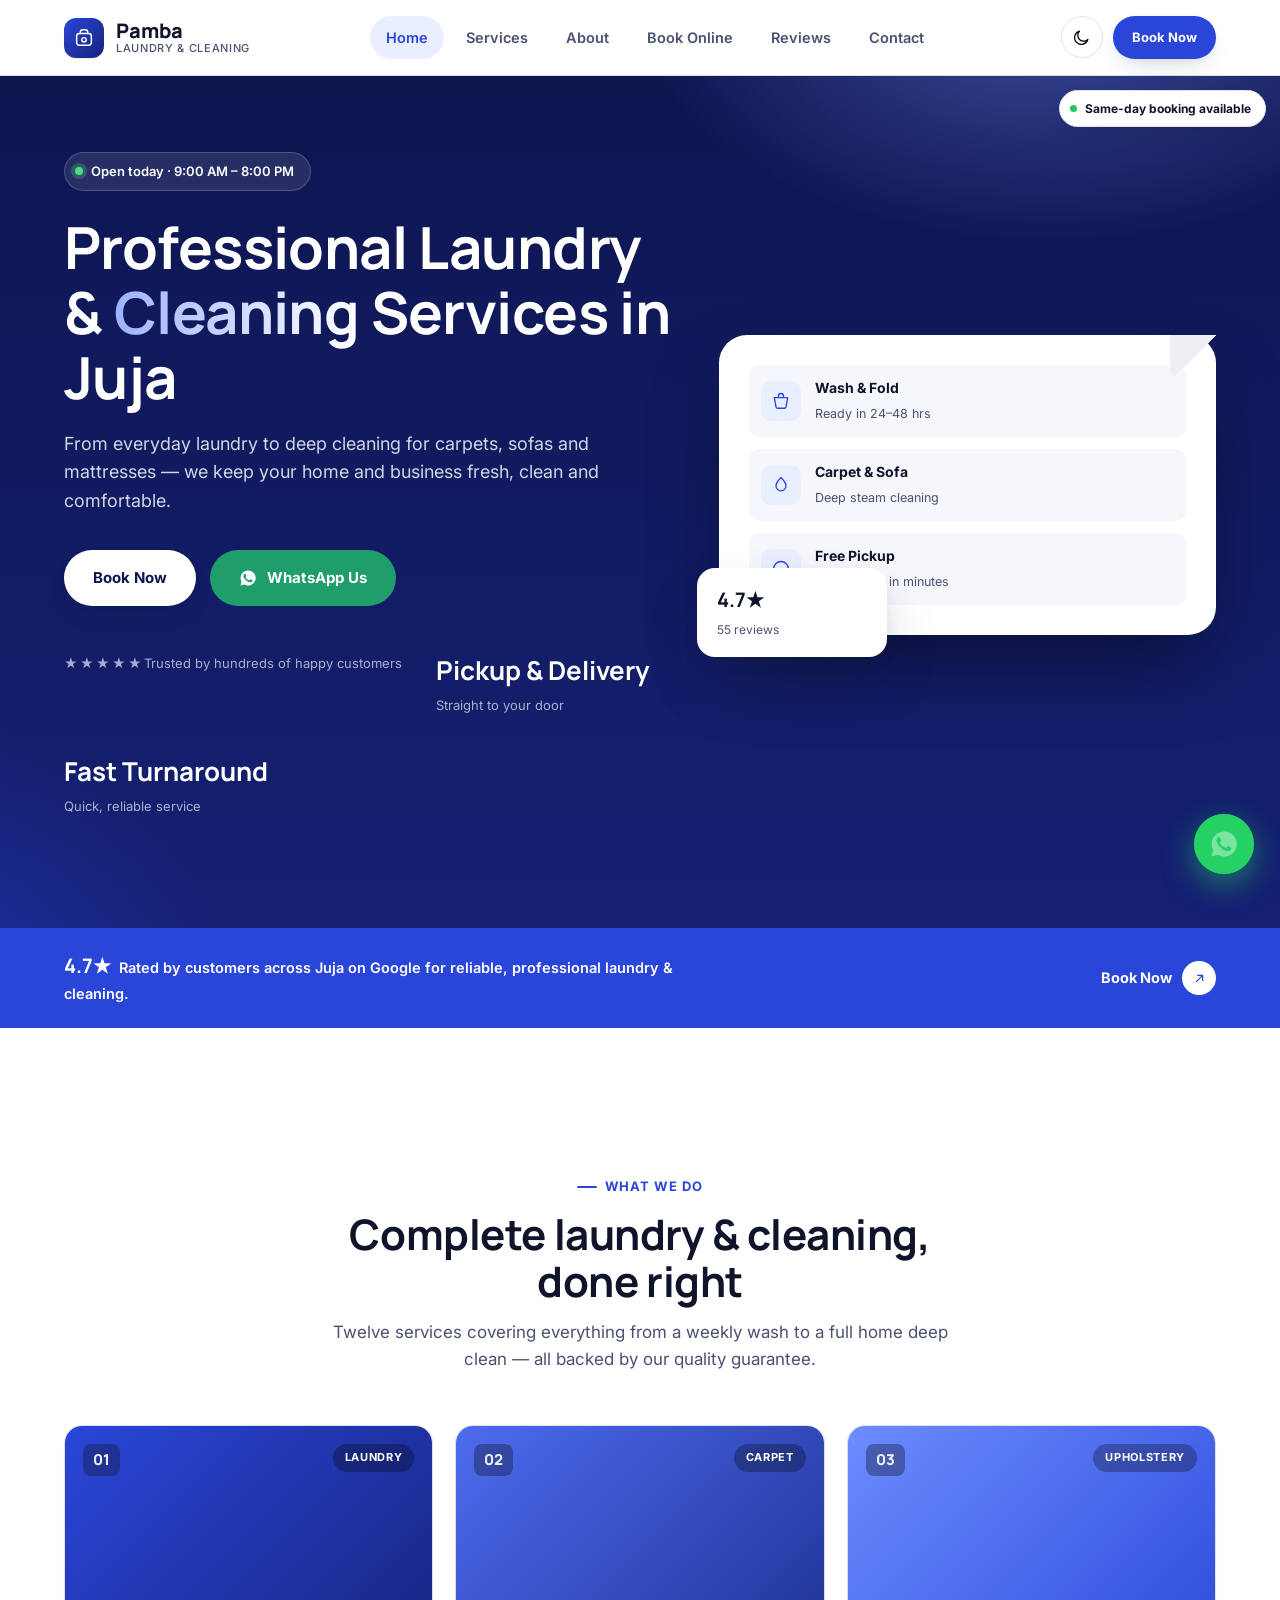
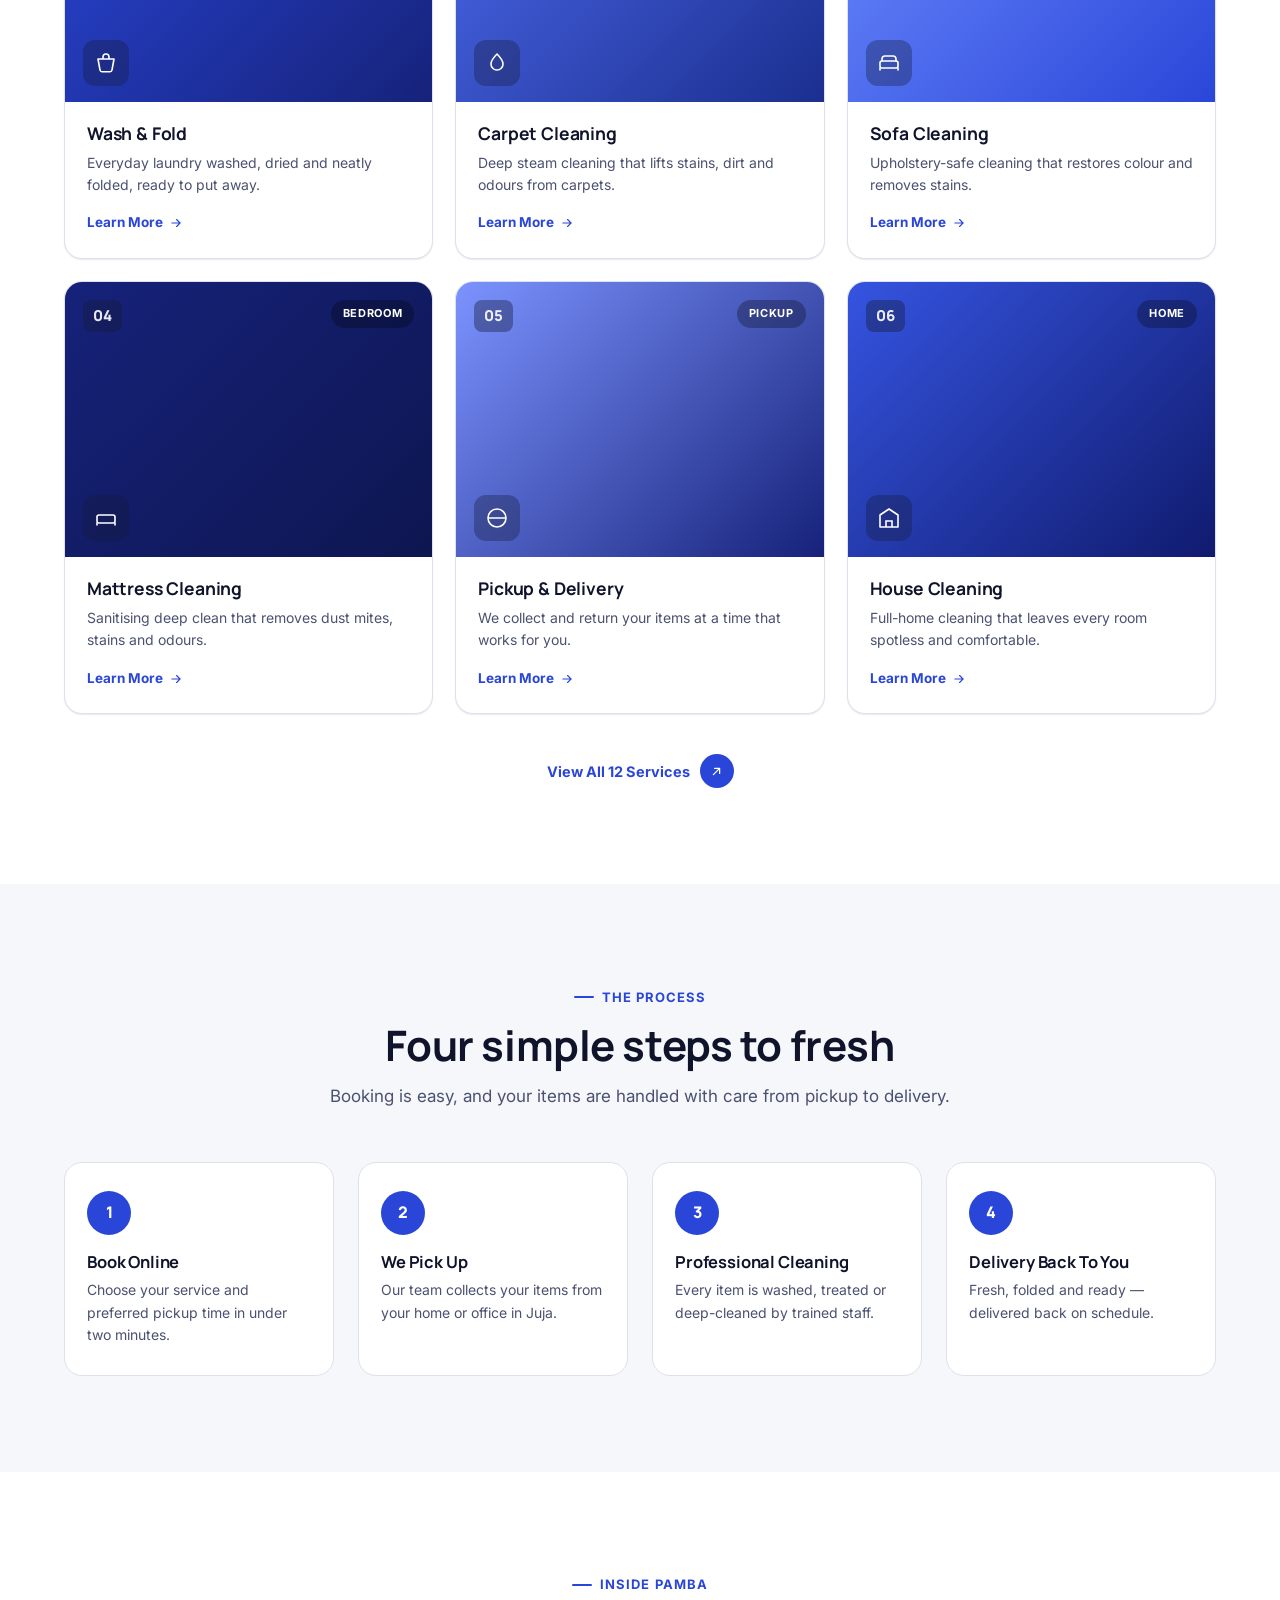
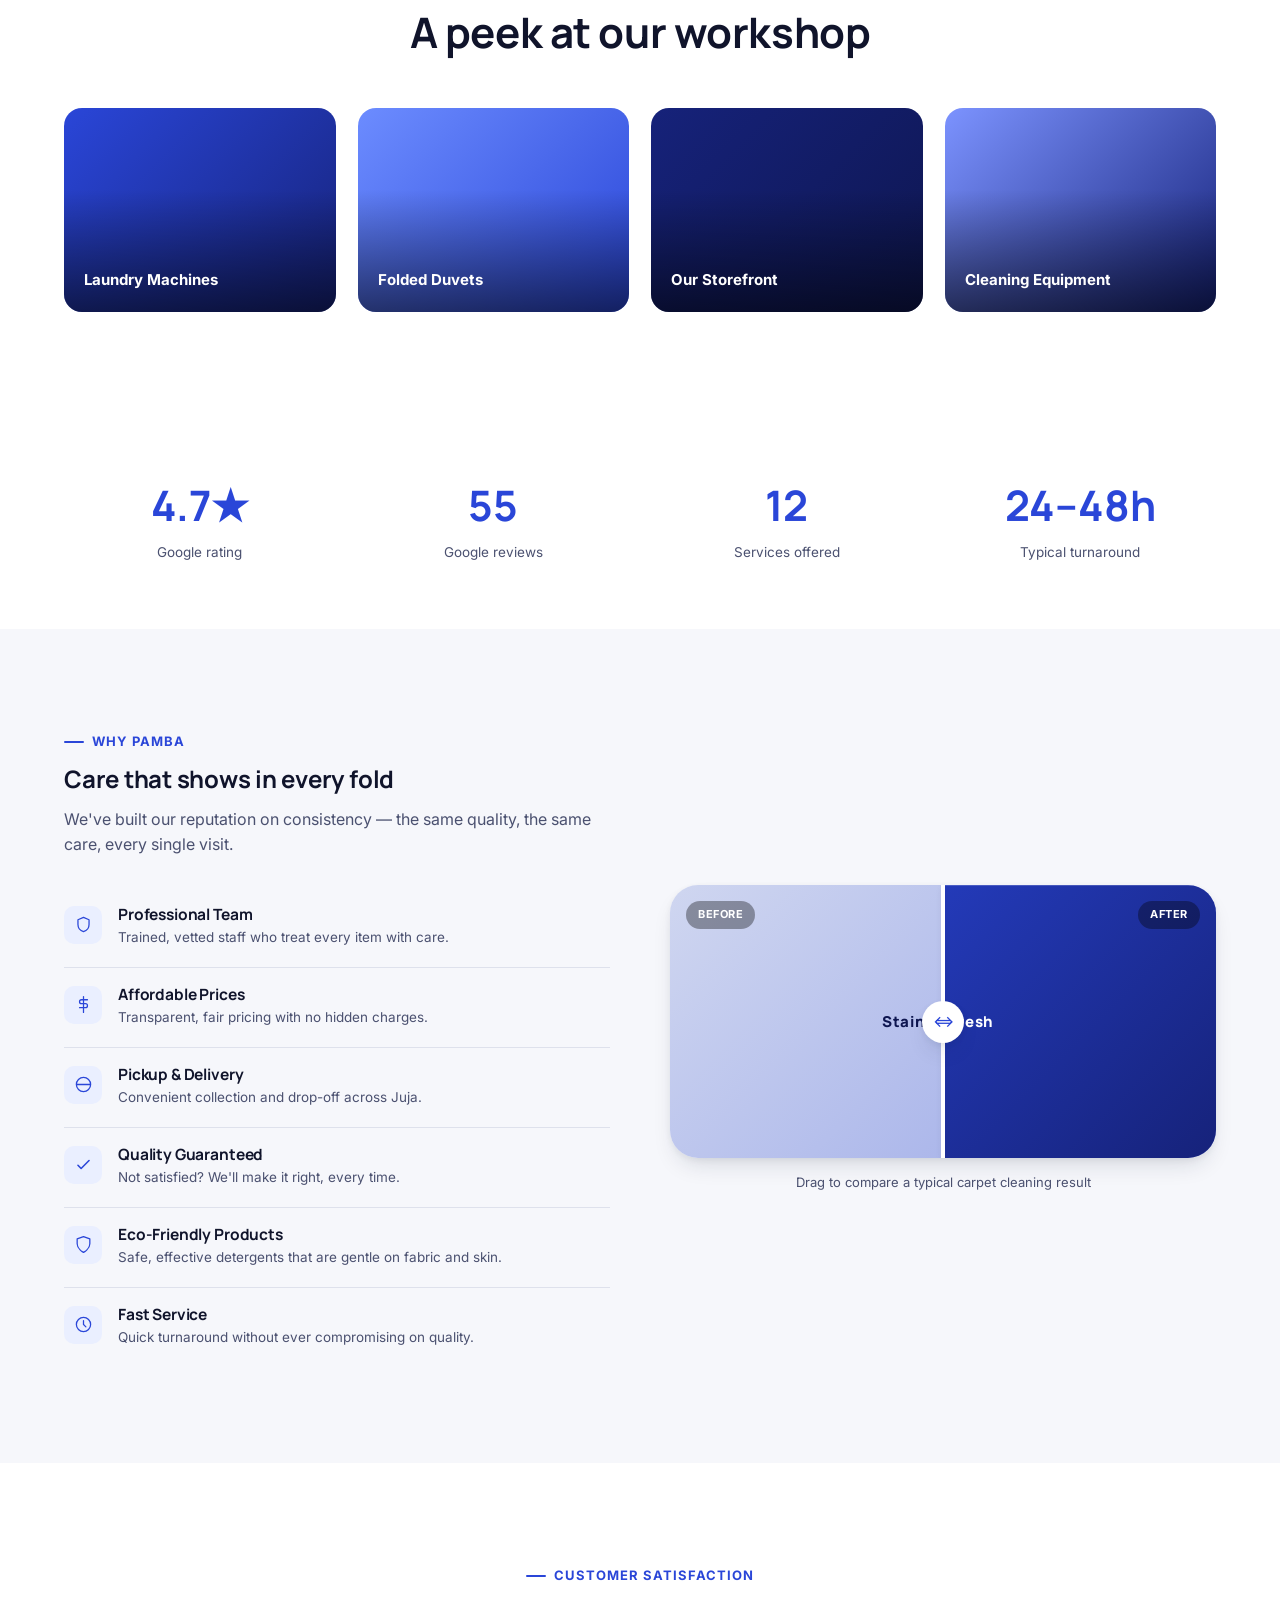
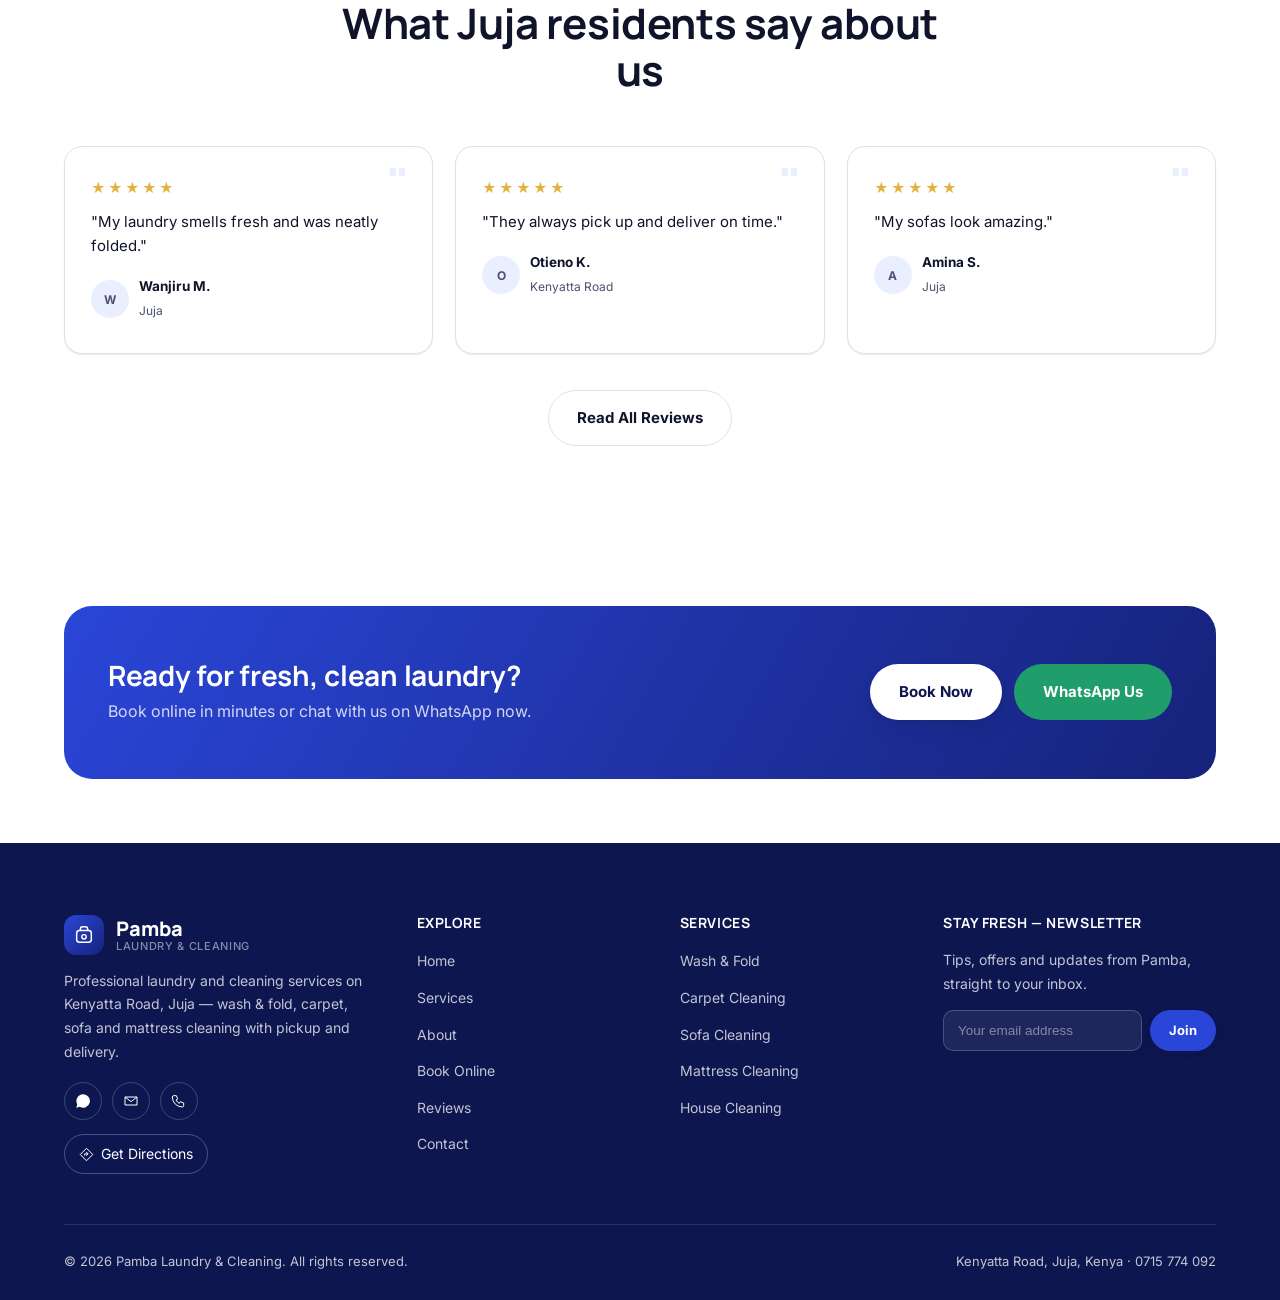
==== commit 072b1d62: "Add files via upload" ====
--- a/index.html
+++ b/index.html
@@ -23,18 +23,20 @@
   "description": "Professional laundry and cleaning company offering wash & fold, dry cleaning, carpet, sofa, mattress and curtain cleaning with pickup and delivery in Juja, Kenya.",
   "address": {
     "@type": "PostalAddress",
-    "streetAddress": "Kenyatta Road",
+    "streetAddress": "Kenyatta Road, near Basil Hotel",
     "addressLocality": "Juja",
     "addressCountry": "KE"
   },
   "telephone": "+254715774092",
   "email": "pambalaundry@gmail.com",
   "url": "https://pambalaundry.co.ke/",
+  "hasMap": "https://maps.app.goo.gl/iU6XaJY8vP7NZYJ87",
+  "geo": { "@type": "GeoCoordinates", "latitude": -1.1244974, "longitude": 37.0079886 },
   "priceRange": "KES",
   "openingHoursSpecification": [
-    { "@type": "OpeningHoursSpecification", "dayOfWeek": ["Monday","Tuesday","Wednesday","Thursday","Friday","Saturday"], "opens": "09:00", "closes": "18:00" }
+    { "@type": "OpeningHoursSpecification", "dayOfWeek": ["Monday","Tuesday","Wednesday","Thursday","Friday","Saturday"], "opens": "09:00", "closes": "20:00" }
   ],
-  "aggregateRating": { "@type": "AggregateRating", "ratingValue": "4.8", "reviewCount": "50" }
+  "aggregateRating": { "@type": "AggregateRating", "ratingValue": "4.7", "reviewCount": "55" }
 }
 </script>
 </head>
@@ -76,7 +78,7 @@
 <section class="hero">
   <div class="container hero-inner">
     <div class="reveal in">
-      <div class="hero-badge"><span class="dot"></span> Open today · 9:00 AM – 6:00 PM</div>
+      <div class="hero-badge"><span class="dot"></span> Open today · 9:00 AM – 8:00 PM</div>
       <h1>Professional Laundry &amp; <em>Cleaning</em> Services in Juja</h1>
       <p class="lead">From everyday laundry to deep cleaning for carpets, sofas and mattresses — we keep your home and business fresh, clean and comfortable.</p>
       <div class="hero-ctas">
@@ -111,8 +113,8 @@
         </div>
         <div class="fold-badge-float">
           <div>
-            <b>4.8★</b>
-            <span>50+ reviews</span>
+            <b>4.7★</b>
+            <span>55 reviews</span>
           </div>
         </div>
       </div>
@@ -121,7 +123,7 @@
 </section>
 <section class="stat-band">
   <div class="container">
-    <div class="stat-band-text"><b>4.8★</b>Rated by hundreds of customers across Juja for reliable, professional laundry &amp; cleaning.</div>
+    <div class="stat-band-text"><b>4.7★</b>Rated by customers across Juja on Google for reliable, professional laundry &amp; cleaning.</div>
     <a href="book.html" class="arrow-link" style="color:#fff;">Book Now <span class="arrow-circ" style="background:#fff;"><svg viewBox="0 0 24 24" fill="none"><path d="M7 17 17 7M9 7h8v8" stroke="var(--royal)" stroke-width="2" stroke-linecap="round" stroke-linejoin="round"/></svg></span></a>
   </div>
 </section>
@@ -262,8 +264,8 @@
 <section class="section-tight">
   <div class="container">
     <div class="numbers-grid reveal-stagger">
-      <div class="number-item"><b>4.8★</b><span>Average customer rating</span></div>
-      <div class="number-item"><b>50+</b><span>Customer reviews</span></div>
+      <div class="number-item"><b>4.7★</b><span>Google rating</span></div>
+      <div class="number-item"><b>55</b><span>Google reviews</span></div>
       <div class="number-item"><b>12</b><span>Services offered</span></div>
       <div class="number-item"><b>24–48h</b><span>Typical turnaround</span></div>
     </div>
--- a/styles.css
+++ b/styles.css
@@ -442,25 +442,47 @@
 /* ==========================================================================
    Loading screen
    ========================================================================== */
-.page-loader{ position: fixed; inset: 0; z-index: 9999; background: var(--royal-deep); display: flex; align-items: center; justify-content: center; transition: opacity .5s ease, visibility .5s ease; }
+.page-loader{
+  position: fixed; inset: 0; z-index: 9999; background: var(--royal-deep); display: flex; align-items: center; justify-content: center;
+  transition: opacity .5s ease, visibility .5s ease;
+  /* CSS-only fallback: auto-hide shortly after paint even with zero JS.
+     JS normally hides this sooner via the .hide class on window 'load'. */
+  animation: loaderAutoHide .01s linear 1.6s forwards;
+}
 .page-loader.hide{ opacity: 0; visibility: hidden; }
+@keyframes loaderAutoHide{ to{ opacity: 0; visibility: hidden; } }
+@media (prefers-reduced-motion: reduce){ .page-loader{ animation-duration: .01s; animation-delay: .01s; } }
 .loader-fold{ width: 54px; height: 54px; position: relative; }
 .loader-fold span{ position: absolute; inset: 0; border: 3px solid rgba(255,255,255,.18); border-top-color: #fff; border-radius: 50%; animation: spin 0.9s linear infinite; }
 @keyframes spin{ to{ transform: rotate(360deg); } }
 
 /* ==========================================================================
    Scroll reveal
-   ========================================================================== */
-.reveal{ opacity: 0; transform: translateY(24px); transition: opacity .7s cubic-bezier(.2,.8,.2,1), transform .7s cubic-bezier(.2,.8,.2,1); }
-.reveal.in{ opacity: 1; transform: translateY(0); }
-.reveal-stagger > *{ opacity: 0; transform: translateY(24px); transition: opacity .6s cubic-bezier(.2,.8,.2,1), transform .6s cubic-bezier(.2,.8,.2,1); }
-.reveal-stagger.in > *{ opacity: 1; transform: translateY(0); }
-.reveal-stagger.in > *:nth-child(1){ transition-delay: .05s; }
-.reveal-stagger.in > *:nth-child(2){ transition-delay: .12s; }
-.reveal-stagger.in > *:nth-child(3){ transition-delay: .19s; }
-.reveal-stagger.in > *:nth-child(4){ transition-delay: .26s; }
-.reveal-stagger.in > *:nth-child(5){ transition-delay: .33s; }
-.reveal-stagger.in > *:nth-child(6){ transition-delay: .4s; }
+   Content is visible by default with NO JavaScript dependency. The
+   .anim-ready class is added by script.js only after it has confirmed
+   IntersectionObserver is available and the observer is wired up — so the
+   hidden/fade-in state only ever exists when JS is guaranteed to bring it
+   back. If script.js fails to load, errors, or is blocked, this class is
+   never added and every .reveal / .reveal-stagger element simply renders
+   normally, exactly as if animations were never in the design.
+   ========================================================================== */
+.reveal, .reveal-stagger > *{ opacity: 1; transform: none; }
+
+.anim-ready .reveal{ opacity: 0; transform: translateY(24px); transition: opacity .7s cubic-bezier(.2,.8,.2,1), transform .7s cubic-bezier(.2,.8,.2,1); }
+.anim-ready .reveal.in{ opacity: 1; transform: translateY(0); }
+.anim-ready .reveal-stagger > *{ opacity: 0; transform: translateY(24px); transition: opacity .6s cubic-bezier(.2,.8,.2,1), transform .6s cubic-bezier(.2,.8,.2,1); }
+.anim-ready .reveal-stagger.in > *{ opacity: 1; transform: translateY(0); }
+.anim-ready .reveal-stagger.in > *:nth-child(1){ transition-delay: .05s; }
+.anim-ready .reveal-stagger.in > *:nth-child(2){ transition-delay: .12s; }
+.anim-ready .reveal-stagger.in > *:nth-child(3){ transition-delay: .19s; }
+.anim-ready .reveal-stagger.in > *:nth-child(4){ transition-delay: .26s; }
+.anim-ready .reveal-stagger.in > *:nth-child(5){ transition-delay: .33s; }
+.anim-ready .reveal-stagger.in > *:nth-child(6){ transition-delay: .4s; }
+
+/* Respect reduced-motion preference: skip the animation, show content as-is */
+@media (prefers-reduced-motion: reduce){
+  .anim-ready .reveal, .anim-ready .reveal-stagger > *{ opacity: 1 !important; transform: none !important; }
+}
 
 /* ==========================================================================
    Page hero (inner pages)
@@ -517,26 +539,30 @@
    ========================================================================== */
 .svc-card{
   position: relative; border-radius: var(--radius-md); overflow: hidden; background: var(--surface);
-  border: 1px solid var(--border); box-shadow: var(--shadow-sm); transition: transform .35s cubic-bezier(.2,.8,.2,1), box-shadow .35s ease;
+  border: 1px solid var(--border); box-shadow: var(--shadow-sm);
   display: flex; flex-direction: column;
 }
-.svc-card:hover{ transform: translateY(-6px); box-shadow: var(--shadow-lg); }
+@media (hover: hover){
+  .svc-card{ transition: transform .35s cubic-bezier(.2,.8,.2,1), box-shadow .35s ease; }
+  .svc-card:hover{ transform: translateY(-6px); box-shadow: var(--shadow-lg); }
+  .svc-card:hover .svc-panel::before{ transform: scale(1.08); }
+  .svc-card:hover .card-link svg{ transform: translateX(4px); }
+}
 .svc-panel{
   position: relative; aspect-ratio: 4/3; display: flex; align-items: flex-start; justify-content: space-between; padding: 18px;
   isolation: isolate; overflow: hidden;
 }
-.svc-panel::before{ content:''; position: absolute; inset: 0; z-index: -1; transition: transform .5s cubic-bezier(.2,.8,.2,1); }
-.svc-card:hover .svc-panel::before{ transform: scale(1.08); }
-.svc-panel .svc-num{ font-family: var(--font-display); font-weight: 800; font-size: 15px; color: rgba(255,255,255,.85); background: rgba(255,255,255,.15); backdrop-filter: blur(4px); border-radius: 8px; padding: 4px 10px; }
-.svc-panel .svc-tag{ font-family: var(--font-body); font-weight: 700; font-size: 11px; letter-spacing: .06em; text-transform: uppercase; color: #fff; background: rgba(0,0,0,.25); border-radius: 100px; padding: 5px 12px; }
-.svc-panel .svc-ic-big{ position: absolute; bottom: 16px; left: 18px; width: 46px; height: 46px; border-radius: 12px; background: rgba(255,255,255,.16); backdrop-filter: blur(4px); display: flex; align-items: center; justify-content: center; }
+.svc-panel::before{ content:''; position: absolute; inset: 0; z-index: -1; }
+@media (hover: hover){ .svc-panel::before{ transition: transform .5s cubic-bezier(.2,.8,.2,1); } }
+.svc-panel .svc-num{ font-family: var(--font-display); font-weight: 800; font-size: 15px; color: rgba(255,255,255,.9); background: rgba(20,26,58,.4); border-radius: 8px; padding: 4px 10px; }
+.svc-panel .svc-tag{ font-family: var(--font-body); font-weight: 700; font-size: 11px; letter-spacing: .06em; text-transform: uppercase; color: #fff; background: rgba(0,0,0,.28); border-radius: 100px; padding: 5px 12px; }
+.svc-panel .svc-ic-big{ position: absolute; bottom: 16px; left: 18px; width: 46px; height: 46px; border-radius: 12px; background: rgba(20,26,58,.35); display: flex; align-items: center; justify-content: center; }
 .svc-panel .svc-ic-big svg{ width: 24px; height: 24px; color: #fff; }
 .svc-body{ padding: 22px 22px 24px; flex: 1; display: flex; flex-direction: column; }
 .svc-body h3{ font-size: 17.5px; margin-bottom: 8px; }
 .svc-body p{ color: var(--text-soft); font-size: 14px; margin: 0 0 16px; flex: 1; }
 .svc-body .card-link{ font-size: 13.5px; font-weight: 700; color: var(--royal); display: inline-flex; align-items: center; gap: 6px; }
 .svc-body .card-link svg{ width: 14px; height: 14px; transition: transform .2s ease; }
-.svc-card:hover .card-link svg{ transform: translateX(4px); }
 [data-theme="dark"] .svc-body .card-link{ color: #9DB2FF; }
 
 .svc-1::before{ background: linear-gradient(135deg, #2A46D8, #16227A); }
@@ -584,3 +610,15 @@
 
 .sa-tag{ display: inline-flex; align-items: center; gap: 6px; padding: 8px 14px; border-radius: 100px; background: var(--bg-alt); border: 1px solid var(--border); font-size: 13.5px; font-weight: 600; margin: 4px; }
 .sa-tag svg{ width: 14px; height: 14px; color: var(--royal); }
+
+
+/* ===== Services photo gallery ===== */
+.gallery-grid{display:grid;grid-template-columns:repeat(3,1fr);gap:18px;margin-top:34px;}
+@media(max-width:820px){.gallery-grid{grid-template-columns:repeat(2,1fr);}}
+@media(max-width:520px){.gallery-grid{grid-template-columns:1fr;}}
+.gallery-item{position:relative;margin:0;border-radius:16px;overflow:hidden;aspect-ratio:4/3;background:linear-gradient(135deg,rgba(37,99,235,.08),rgba(37,99,235,.02));border:1px solid rgba(0,0,0,.06);}
+.gallery-item img{width:100%;height:100%;object-fit:cover;display:block;transition:transform .4s ease;}
+.gallery-item:hover img{transform:scale(1.05);}
+.gallery-ph{display:none;}
+.gallery-item.gallery-empty img{display:none;}
+.gallery-item.gallery-empty .gallery-ph{display:flex;flex-direction:column;align-items:center;justify-content:center;gap:8px;position:absolute;inset:0;color:#8aa3c5;font-size:13px;font-weight:500;}
